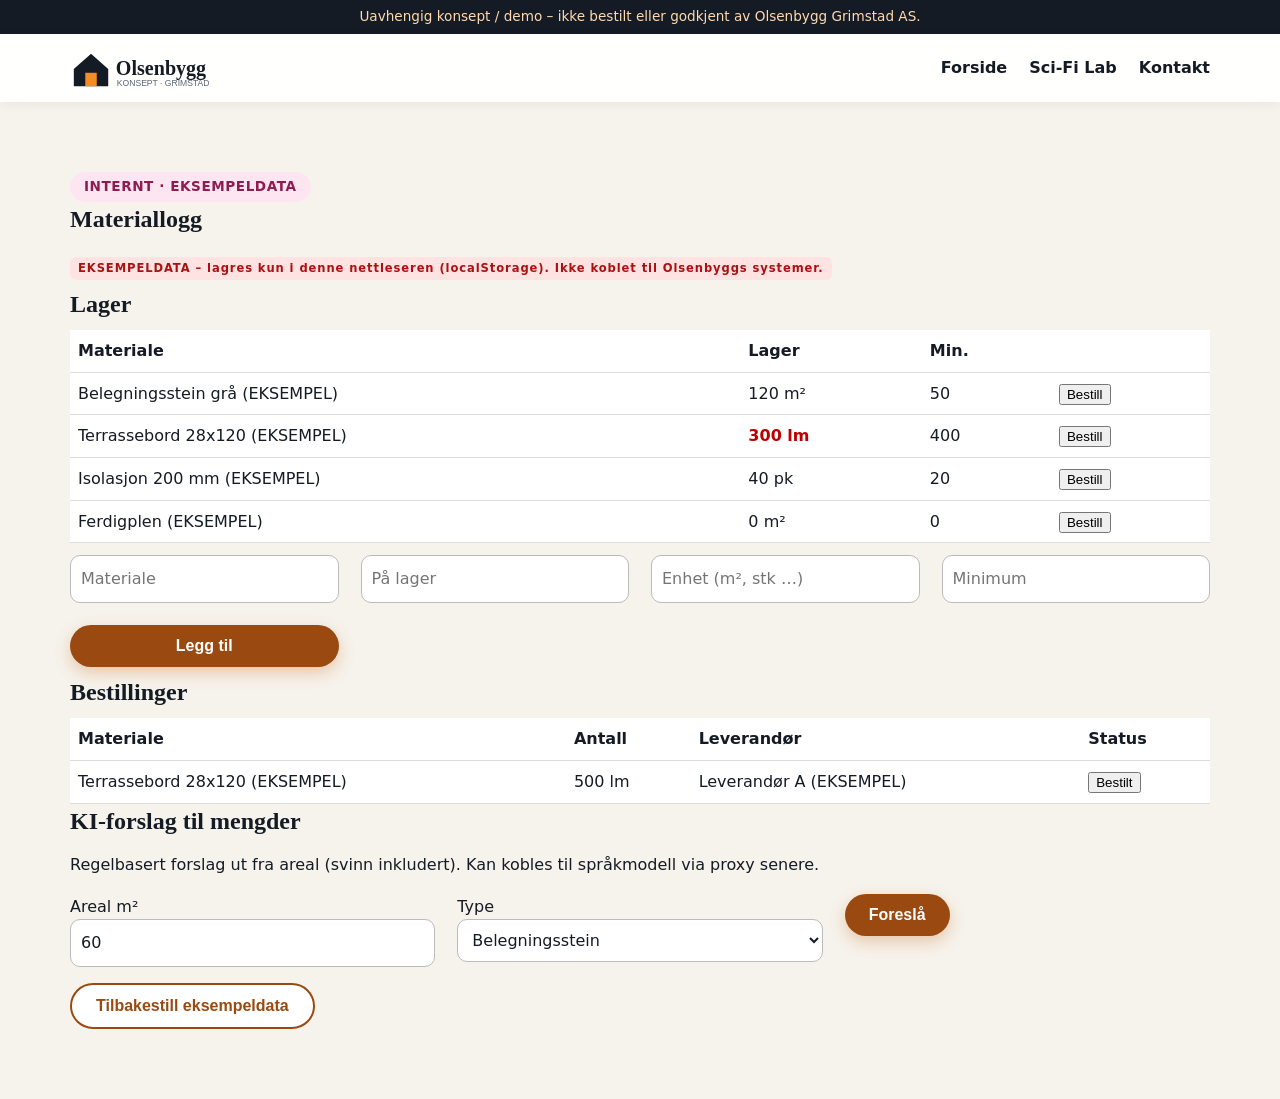
==== materialer.html @ 35150e22 "Olsenbygg konseptside (uavhengig, ikke godkjent av Olsenbygg)" ====
<!doctype html><html lang="nb"><head><meta charset="utf-8"><meta name="viewport" content="width=device-width,initial-scale=1"><meta name="theme-color" content="#141b24"><link rel="icon" href="favicon.ico"><link rel="stylesheet" href="css/style.css"><link rel="stylesheet" href="css/olsen.css"><title>Materiallogg (internt verktøy, eksempeldata) | Olsenbygg-konsept</title><meta name="robots" content="noindex"></head>
<body><a class="skip" href="#main">Hopp til innhold</a><div class="concept">Uavhengig konsept / demo – ikke bestilt eller godkjent av Olsenbygg Grimstad AS.</div><header class="top"><div class="wrap nav"><a href="./"><img src="img/logo.svg" alt="Olsenbygg (konseptlogo) – til forsiden" width="180" height="46"></a><ul id="meny"><li><a href="./">Forside</a></li><li><a href="scifi-lab.html">Sci-Fi Lab</a></li><li><a href="./#kontakt">Kontakt</a></li></ul></div></header><main id="main" class="tool"><section><div class="wrap">
<span class="kicker">INTERNT · EKSEMPELDATA</span><h1>Materiallogg</h1>
<p class="ex">EKSEMPELDATA – lagres kun i denne nettleseren (localStorage). Ikke koblet til Olsenbyggs systemer.</p>
<h2>Lager</h2><table id="lager"></table>
<form id="nymat" class="grid g3" style="margin:12px 0"><input name="navn" placeholder="Materiale" required><input name="lager" type="number" placeholder="På lager" required><input name="enhet" placeholder="Enhet (m², stk …)" required><input name="min" type="number" placeholder="Minimum"><button class="btn">Legg til</button></form>
<h2>Bestillinger</h2><table id="best"></table>
<h2>KI-forslag til mengder</h2><p>Regelbasert forslag ut fra areal (svinn inkludert). Kan kobles til språkmodell via proxy senere.</p>
<div class="grid g3"><label>Areal m²<input id="fa" type="number" value="60"></label><label>Type<select id="ft"></select></label><div><button class="btn" id="fbtn">Foreslå</button></div></div>
<p id="fres" aria-live="polite"></p>
<button class="btn ghost" id="reset">Tilbakestill eksempeldata</button>
</div></section></main><script src="js/data.js" defer></script><script src="js/materialer.js" defer></script></body></html>
---- css/style.css ----
:root{--g:#c8641a;--g2:#9a4a10;--s:#f3f1ed;--st:#5b6470;--o:#f28c28;--ink:#141b24;--r:14px;--sh:0 10px 30px rgba(0,0,0,.12)}
*{box-sizing:border-box}html{scroll-behavior:smooth}body{margin:0;font-family:system-ui,-apple-system,"Segoe UI",Roboto,Arial,sans-serif;color:var(--ink);background:var(--s);line-height:1.6}
img{max-width:100%;height:auto;display:block}a{color:var(--g)}h1,h2,h3{font-family:Georgia,"Times New Roman",serif;font-weight:700;line-height:1.15;margin:.2em 0 .5em}
.wrap{max-width:1180px;margin:auto;padding:0 20px}section{padding:70px 0}.center{text-align:center}
.kicker{display:inline-block;background:#fff3dc;color:#a8650c;font-weight:800;border-radius:99px;padding:4px 14px;font-size:.85rem;letter-spacing:.04em}
header.top{position:sticky;top:0;z-index:50;background:rgba(255,255,255,.93);backdrop-filter:blur(8px);box-shadow:0 2px 12px rgba(0,0,0,.06)}
.nav{display:flex;align-items:center;justify-content:space-between;height:68px}.nav img{height:46px}
.nav ul{display:flex;gap:22px;list-style:none;margin:0;padding:0}.nav a{text-decoration:none;color:var(--ink);font-weight:700}.nav a:hover{color:var(--g)}
.burger{display:none;background:none;border:0;font-size:1.8rem;cursor:pointer}
.btn{display:inline-block;background:var(--g);color:#fff!important;border:0;border-radius:99px;padding:12px 24px;font-weight:800;text-decoration:none;cursor:pointer;font-size:1rem;transition:.2s;box-shadow:0 6px 16px rgba(200,100,26,.3)}
.btn:hover{transform:translateY(-2px);background:var(--g2)}.btn.alt{background:var(--o);box-shadow:0 6px 16px rgba(242,163,58,.35)}.btn.ghost{background:#fff;color:var(--g)!important;box-shadow:none;border:2px solid var(--g)}
.hero{position:relative;min-height:84vh;display:flex;align-items:center;color:#fff;overflow:hidden;padding:0}
.hero .bg{position:absolute;inset:0;background-size:cover;background-position:center;transition:opacity 1.2s;opacity:0}.hero .bg.on{opacity:1}
.hero:after{content:"";position:absolute;inset:0;background:linear-gradient(100deg,rgba(15,40,28,.85),rgba(15,40,28,.25))}
.hero .wrap{position:relative;z-index:2}.hero h1{font-size:clamp(2.2rem,5.5vw,4.2rem);max-width:760px}.hero p{font-size:1.2rem;max-width:600px}
.hero .wave{position:absolute;bottom:-1px;left:0;width:100%;z-index:3}
.badges{display:flex;flex-wrap:wrap;gap:10px;margin:18px 0 26px}.badges span{background:rgba(255,255,255,.16);border:1px solid rgba(255,255,255,.3);padding:6px 14px;border-radius:99px;font-weight:700}
.grid{display:grid;gap:22px}.g3{grid-template-columns:repeat(auto-fit,minmax(260px,1fr))}.g2{grid-template-columns:repeat(auto-fit,minmax(320px,1fr))}
.card{background:#fff;border-radius:var(--r);box-shadow:var(--sh);overflow:hidden;transition:.25s}.card:hover{transform:translateY(-5px) rotate(-.3deg)}
.card img{height:200px;width:100%;object-fit:cover}.card .in{padding:18px 20px}.card .ico{font-size:1.8rem}
.tag{font-size:.75rem;font-weight:800;background:#fbeee2;color:var(--g2);border-radius:6px;padding:2px 8px}
.ba{position:relative;border-radius:var(--r);overflow:hidden;box-shadow:var(--sh);aspect-ratio:4/3;user-select:none;background:#ccc;touch-action:pan-y}
.ba img{position:absolute;inset:0;width:100%;height:100%;object-fit:cover}.ba .before{clip-path:inset(0 50% 0 0)}
.ba input{position:absolute;inset:0;width:100%;height:100%;opacity:0;cursor:ew-resize;margin:0;z-index:5}
.ba .line{position:absolute;top:0;bottom:0;left:50%;width:4px;background:#fff;transform:translateX(-2px);z-index:4;pointer-events:none}
.ba .line:after{content:"⇆";position:absolute;top:50%;left:50%;transform:translate(-50%,-50%);background:#fff;color:var(--g);width:44px;height:44px;border-radius:50%;display:grid;place-items:center;font-weight:900;box-shadow:var(--sh)}
.ba .lbl{position:absolute;top:12px;z-index:3;background:rgba(0,0,0,.55);color:#fff;padding:3px 10px;border-radius:99px;font-size:.8rem;font-weight:800}.ba .l{left:12px}.ba .r{right:12px}
.ba .ai{position:absolute;bottom:10px;left:12px;z-index:3;background:rgba(255,255,255,.8);color:#333;font-size:.7rem;padding:2px 8px;border-radius:6px}
.gal{columns:4 220px;column-gap:14px}.gal figure{margin:0 0 14px;break-inside:avoid;border-radius:12px;overflow:hidden;cursor:zoom-in;position:relative}.gal img{width:100%;transition:.3s}.gal figure:hover img{transform:scale(1.05)}
.filters{display:flex;flex-wrap:wrap;gap:8px;justify-content:center;margin-bottom:24px}.filters button{border:2px solid var(--g);background:#fff;color:var(--g);border-radius:99px;padding:6px 16px;font-weight:800;cursor:pointer}.filters button.on{background:var(--g);color:#fff}
.slot{border:3px dashed #c9bfae;border-radius:12px;padding:30px;text-align:center;color:var(--st);break-inside:avoid}
.lb{position:fixed;inset:0;background:rgba(0,0,0,.9);display:none;align-items:center;justify-content:center;z-index:200}.lb.on{display:flex}.lb img{max-height:90vh;max-width:94vw;border-radius:8px}
.price{background:#fff;border-radius:var(--r);padding:24px;box-shadow:var(--sh);position:relative}.price .big{font-size:2rem;font-weight:900;color:var(--g)}.price s{color:#999}
.ex{position:absolute;top:14px;right:14px;background:#ffe9c4;color:#8a5200;font-size:.72rem;font-weight:900;padding:3px 9px;border-radius:6px}
.real{background:#fbeee2;color:#7a3a0c}.note{font-size:.85rem;color:var(--st)}
table.pt{width:100%;border-collapse:collapse;background:#fff;border-radius:12px;overflow:hidden}.pt td,.pt th{padding:10px 12px;border-bottom:1px solid #eee;text-align:left}.pt th{background:#eef6f1}
.band{background:linear-gradient(135deg,var(--g),#3f9b6e);color:#fff}.band a{color:#fff}
.stone{background:#fff}form .f{display:grid;gap:12px}input,select,textarea{font:inherit;padding:11px 13px;border:2px solid #ddd5c8;border-radius:12px;width:100%;background:#fff}input:focus,select:focus,textarea:focus{outline:none;border-color:var(--g)}
.chips{display:flex;flex-wrap:wrap;gap:8px}.chips label{border:2px solid #ddd5c8;border-radius:99px;padding:6px 14px;cursor:pointer;font-weight:700;background:#fff}.chips input{display:none}.chips label:has(input:checked){background:var(--g);color:#fff;border-color:var(--g)}
.drop{border:3px dashed var(--g);border-radius:var(--r);padding:30px;text-align:center;background:#f6fbf8;cursor:pointer}.drop.hov{background:#e3f4ea}
.vz-out{display:grid;gap:16px;grid-template-columns:repeat(auto-fit,minmax(280px,1fr));margin-top:20px}.vz-out video{width:100%;border-radius:var(--r);background:#000}
.spin{display:inline-block;width:20px;height:20px;border:3px solid #fff;border-top-color:transparent;border-radius:50%;animation:sp 1s linear infinite;vertical-align:middle}@keyframes sp{to{transform:rotate(360deg)}}
canvas#puz{width:100%;max-width:720px;border-radius:var(--r);box-shadow:var(--sh);background:#ddd;display:block;margin:auto}
footer{background:#141b24;color:#cfd8d2;padding:50px 0 30px}footer a{color:#fff}footer .grid{grid-template-columns:repeat(auto-fit,minmax(220px,1fr))}
/* chat */
#chat-fab{position:fixed;right:20px;bottom:20px;z-index:300;width:64px;height:64px;border-radius:50%;border:0;background:var(--o);color:#fff;font-size:1.9rem;cursor:pointer;box-shadow:0 10px 25px rgba(0,0,0,.25);animation:bob 3s ease-in-out infinite}@keyframes bob{50%{transform:translateY(-6px)}}
#chat{position:fixed;right:20px;bottom:96px;z-index:300;width:min(380px,calc(100vw - 24px));height:min(560px,calc(100vh - 130px));background:#fff;border-radius:20px;box-shadow:0 20px 50px rgba(0,0,0,.3);display:none;flex-direction:column;overflow:hidden}#chat.on{display:flex}
#chat .hd{background:var(--g);color:#fff;padding:14px 16px;font-weight:800;display:flex;justify-content:space-between;align-items:center}#chat .hd button{background:none;border:0;color:#fff;font-size:1.4rem;cursor:pointer}
#chat .msgs{flex:1;overflow:auto;padding:14px;display:flex;flex-direction:column;gap:8px;background:#f7f4ee}
.m{max-width:85%;padding:9px 13px;border-radius:16px;white-space:pre-wrap;font-size:.95rem}.m.b{background:#fff;align-self:flex-start;border-bottom-left-radius:4px}.m.u{background:var(--g);color:#fff;align-self:flex-end;border-bottom-right-radius:4px}
#chat .qr{display:flex;gap:6px;flex-wrap:wrap;padding:8px 12px 0}#chat .qr button{border:1px solid var(--g);background:#fff;color:var(--g);border-radius:99px;padding:4px 10px;font-size:.8rem;cursor:pointer;font-weight:700}
#chat form{display:flex;gap:8px;padding:10px}#chat form input{flex:1}
.toast{position:fixed;left:50%;bottom:30px;transform:translateX(-50%);background:#141b24;color:#fff;padding:12px 20px;border-radius:12px;z-index:400}
@media(max-width:820px){.burger{display:block}.nav ul{display:none;position:absolute;top:68px;left:0;right:0;background:#fff;flex-direction:column;padding:16px 20px;box-shadow:var(--sh)}.nav ul.on{display:flex}section{padding:50px 0}.hero{min-height:78vh}}
@media print{header.top,#chat,#chat-fab,.noprint{display:none!important}body{background:#fff}}
/* ---- Ødegården premium-lag ---- */
:root{--g:#9a4a10;--g2:#1f4d24;--o:#b8336f;--s:#f6f3ec;--st:#5c554c}
.kicker{background:#fde6f1;color:#8e1c50}
.skip{position:absolute;left:-999px;top:8px;z-index:999;background:#fff;color:var(--g2);padding:10px 16px;border-radius:8px;font-weight:800}.skip:focus{left:8px}
:focus-visible{outline:3px solid #f2b705;outline-offset:3px}
.nav img{height:44px;width:auto}
.hero{min-height:88vh}.hero .hero-img{position:absolute;inset:0;width:100%;height:100%;object-fit:cover}
.hero:after{background:linear-gradient(100deg,rgba(12,32,16,.88),rgba(12,32,16,.35))}
.hero h1{font-size:clamp(2.1rem,6vw,4.4rem);letter-spacing:-.01em}
.season{display:grid;gap:16px;grid-template-columns:repeat(auto-fit,minmax(230px,1fr))}.season .card{padding:22px}.season .card.now{outline:3px solid var(--o)}.season .badge{float:right;background:var(--o);color:#fff;border-radius:99px;padding:2px 10px;font-size:.75rem;font-weight:800}
.open{display:grid;grid-template-columns:auto auto;gap:6px 22px;font-size:1.05rem}.open .today{color:var(--o);font-weight:900}
.status{display:inline-block;margin:8px 0;padding:4px 12px;border-radius:99px;font-weight:800;background:#fbeee2;color:#7a3a0c}.status.closed{background:#fde6e6;color:#8e1c1c}
.ba:focus-within{outline:3px solid #f2b705;outline-offset:3px}.ba .line:after{width:52px;height:52px;font-size:1.2rem}
.ba .ai{background:rgba(255,255,255,.92);font-weight:800}.ba .real{position:absolute;bottom:10px;right:12px;z-index:3;background:rgba(20,27,36,.94);color:#fff;font-size:.7rem;padding:2px 8px;border-radius:6px;font-weight:800}
.map-wrap{border-radius:var(--r);overflow:hidden;box-shadow:var(--sh);background:#dfe8dc;aspect-ratio:16/10;display:grid;place-items:center;text-align:center;padding:16px}.map-wrap iframe{width:100%;height:100%;border:0}
.callbar{display:none}
@media(max-width:820px){.callbar{display:flex;position:fixed;left:0;right:0;bottom:0;z-index:290;gap:8px;padding:10px 12px calc(10px + env(safe-area-inset-bottom));background:rgba(255,255,255,.97);box-shadow:0 -4px 16px rgba(0,0,0,.12)}.callbar a{flex:1;text-align:center;padding:12px 8px}body{padding-bottom:74px}#chat-fab{bottom:86px}#chat{bottom:160px}}
.ai-flag{display:inline-block;background:#fff3c4;color:#5a4300;border-radius:8px;padding:4px 10px;font-weight:800;font-size:.85rem}
.vid-ki{position:absolute;top:10px;left:10px;background:#fff3c4;color:#5a4300;font-weight:900;font-size:.75rem;padding:3px 9px;border-radius:6px;z-index:2}
figure.card{position:relative}
.gal figure{aspect-ratio:1/1}.gal img{width:100%;height:100%;object-fit:cover}
@media (prefers-reduced-motion:reduce){*{animation:none!important;transition:none!important;scroll-behavior:auto!important}}
/* --- KRITIKK-runde --- */
.sr{position:absolute;width:0;height:0;overflow:hidden}
.i{width:1.1em;height:1.1em;fill:currentColor;vertical-align:-.17em;flex:none}
.ico .i{width:28px;height:28px;color:var(--g,#9a4a10)}
.burger .i{width:26px;height:26px}
.nav-cta{padding:8px 14px!important;color:#fff!important}
.ac{align-items:center}.m0{margin:0}.pad{padding:22px}.narrow{max-width:820px}
.img-r{border-radius:var(--r);box-shadow:var(--sh);width:100%;max-height:420px;object-fit:cover}
.ex{display:inline-block;background:#ffe9c4;color:#6b3d00;font-weight:800;font-size:.72rem;letter-spacing:.04em;padding:2px 8px;border-radius:99px;vertical-align:middle}
.tg{margin-top:22px}.tgc{display:block;padding:24px;color:var(--ink);text-decoration:none;transition:transform .15s}.tgc:hover{transform:translateY(-3px)}.tgc>.i{width:36px;height:36px;color:var(--o)}.tgc .more{font-weight:700;color:var(--o)}
.tick{padding-left:0;list-style:none}.tick li{padding:4px 0 4px 26px;position:relative}.tick li::before{content:"";position:absolute;left:4px;top:.75em;width:10px;height:10px;border-radius:50%;background:var(--o)}
.news{margin-bottom:12px}.news h4{margin:4px 0}.news time{font-size:.85rem;color:#5a6b62}
.chips-list{display:flex;flex-wrap:wrap;gap:8px;padding:0;list-style:none}.chips-list li{background:#fff;color:var(--ink);border-radius:99px;padding:6px 14px;font-weight:700;box-shadow:0 1px 3px rgba(0,0,0,.08)}
.ba .ai{font-size:.8rem;font-weight:800;text-transform:uppercase;letter-spacing:.04em}
.gbtn{all:unset;cursor:zoom-in;display:block;width:100%;height:100%}.gbtn:focus-visible{outline:3px solid var(--o);outline-offset:2px}
.lb-x{position:absolute;top:14px;right:14px;width:48px;height:48px;border-radius:50%;border:0;background:#fff;color:#111;cursor:pointer;display:grid;place-items:center}.lb-x .i{width:24px;height:24px}
.vfig{margin:20px 0 0;position:relative}.vfig video{width:100%;aspect-ratio:1/1;object-fit:cover;background:#000;display:block}
.err{color:#8e1c1c}#f-ok .btn{margin-top:8px}
.flogo{height:56px;width:auto;filter:brightness(0) invert(1)}.fgrid{grid-template-columns:repeat(auto-fit,minmax(190px,1fr))}.fsmall{color:#c9d5ce;margin-top:20px;font-size:.85rem}.soc{display:inline-flex;gap:6px;align-items:center}
.sub{padding-top:40px}.crumb{font-size:.9rem;margin-bottom:10px}.lead{font-size:1.15rem}.prose h2{margin-top:1.6em}.ctabox{margin-top:36px}.ba-one{margin:24px 0}.ba-one img{border-radius:var(--r)}
#chat-fab{width:auto;height:auto;border-radius:99px;padding:12px 18px;font-size:1rem;font-weight:700;display:flex;gap:8px;align-items:center;animation:none}#chat-fab .i{width:22px;height:22px}
.disc{font-weight:400;opacity:.9}
.status.on::before{content:"";display:inline-block;width:10px;height:10px;border-radius:50%;background:#3cc65a;margin-right:8px}

/* ---- SMARTDRIFT KI DASHBOARD STYLES ---- */
.sd-header{background:linear-gradient(135deg,var(--g2),#183a26);color:#fff;padding:50px 0 30px}
.sd-tabs{display:flex;gap:8px;overflow-x:auto;padding-bottom:2px;border-bottom:2px solid #dcd5c7;margin:24px 0}
.sd-tab-btn{background:#e8e1d5;border:0;padding:12px 20px;font-weight:800;border-radius:12px 12px 0 0;cursor:pointer;color:var(--ink);font-size:.95rem;transition:.2s;white-space:nowrap}
.sd-tab-btn:hover{background:#ded5c6}
.sd-tab-btn.active{background:var(--g);color:#fff}
.sd-pane{display:none}
.sd-pane.active{display:block;animation:fadeIn .25s ease}
@keyframes fadeIn{from{opacity:0;transform:translateY(4px)}to{opacity:1;transform:none}}
.sd-badge{display:inline-block;padding:3px 8px;border-radius:6px;font-size:.75rem;font-weight:800;text-transform:uppercase;letter-spacing:.03em}
.sd-badge.salgsklar{background:#fbeee2;color:#7a3a0c}
.sd-badge.reservert{background:#fee2e2;color:#991b1b}
.sd-badge.vekst{background:#fef3c7;color:#92400e}
.sd-stat-card{background:#fff;padding:18px 20px;border-radius:var(--r);box-shadow:var(--sh);border-top:4px solid var(--g)}
.sd-stat-val{font-size:1.8rem;font-weight:900;color:var(--g);margin:4px 0}
.sd-prompt-btn{background:#fff;border:1.5px solid #d5cdbe;border-radius:99px;padding:6px 14px;font-size:.85rem;cursor:pointer;font-weight:700;transition:.15s;text-align:left}
.sd-prompt-btn:hover{border-color:var(--g);background:#f2faf5}

/* --- prototype: demo + app --- */
.demo-bar{background:#6b3d00;color:#fff;padding:8px 16px;font-size:.9rem;text-align:center}.demo-bar b{background:#ffe9c4;color:#6b3d00;padding:1px 8px;border-radius:99px;margin-right:6px}
.dmain{padding:24px 16px 60px}.dtools,.dfilt{display:flex;flex-wrap:wrap;gap:8px;align-items:center;margin:12px 0}.dfilt label{display:flex;gap:6px;align-items:center;font-weight:600}.dfilt select,.dfilt input{padding:6px 8px;border:1px solid #8a9a90;border-radius:8px;font:inherit}
.tabs{display:flex;flex-wrap:wrap;gap:6px;margin:10px 0}.tabs button{border:1px solid #8a9a90;background:#fff;color:var(--ink);border-radius:99px;padding:7px 14px;font:inherit;font-weight:700;cursor:pointer}.tabs button[aria-selected=true]{background:var(--g,#9a4a10);color:#fff;border-color:transparent}
.dgrid{display:grid;grid-template-columns:minmax(0,3fr) minmax(0,2fr);gap:16px;align-items:start}@media(max-width:900px){.dgrid{grid-template-columns:minmax(0,1fr)}.guide{left:12px;right:12px;bottom:12px;max-width:none}}
.dtab td,.dtab th{font-size:.9rem;padding:8px}.dtab tr.sel{background:#fff4d6}.linkbtn{all:unset;cursor:pointer;color:var(--o);font-weight:700;text-decoration:underline}.linkbtn:focus-visible{outline:3px solid var(--o)}
.sr-cap{position:absolute;left:-9999px}.h{padding:2px 8px;border-radius:99px;font-size:.8rem;font-weight:700}.h-hoy{background:#8e1c1c;color:#fff}.h-normal{background:#e6ece8;color:#1f2d25}.h-lav{background:#f3f3f3;color:#444}
.dl{display:grid;grid-template-columns:auto 1fr;gap:4px 12px;margin:0 0 12px}.dl dt{font-weight:700}.dl dd{margin:0}#d-det label{display:block;font-weight:700;margin-top:8px}#d-det select,#d-det textarea{width:100%;padding:8px;border:1px solid #8a9a90;border-radius:8px;font:inherit}#d-det .btn{margin-top:10px}
.dlog{margin:16px 0}.guide{position:fixed;right:16px;bottom:16px;max-width:360px;z-index:400;background:#fff;color:var(--ink);padding:18px;border-radius:14px;box-shadow:0 12px 40px rgba(0,0,0,.3);border:3px solid var(--o)}.guide h2{font-size:1.15rem;margin:0 0 6px}
.hl{outline:4px solid var(--o)!important;outline-offset:4px;border-radius:8px}
.tiles{display:grid;grid-template-columns:repeat(2,1fr);gap:12px;margin:18px 0}@media(min-width:700px){.tiles{grid-template-columns:repeat(3,1fr)}}
.tile{display:flex;flex-direction:column;align-items:flex-start;gap:4px;padding:18px;border-radius:16px;background:#fff;color:var(--ink);text-decoration:none;box-shadow:var(--sh);border:0;font:inherit;text-align:left;cursor:pointer}.tile .i{width:32px;height:32px;color:var(--o)}.tile b{font-size:1.1rem}.tile span{font-size:.9rem;color:#4a5a51}
.scroll{overflow-x:auto;max-width:100%}.dmain{overflow-wrap:anywhere}
.ex{position:static}.h,.linkbtn,.dfilt label{white-space:nowrap}
.tabs{min-height:42px}.dgrid{min-height:480px}#d-regler{min-height:200px}#d-ant{min-width:110px;display:inline-block}
.consent{position:fixed;left:12px;right:12px;bottom:12px;z-index:500;max-width:560px;margin:0 auto;background:#fff;color:var(--ink);padding:16px 18px;border-radius:14px;box-shadow:0 12px 40px rgba(0,0,0,.3);border:2px solid var(--g,#9a4a10)}.consent p{margin:0 0 8px;font-size:.95rem}.c-btns{display:flex;gap:8px;flex-wrap:wrap}.c-btns .btn{flex:1;min-width:140px}
@media(max-width:820px){.consent{bottom:84px}}
.linklike{all:unset;cursor:pointer;text-decoration:underline;color:inherit}.linklike:focus-visible{outline:3px solid #fff}
---- css/olsen.css ----
.hero:after{background:linear-gradient(100deg,rgba(14,20,28,.9),rgba(14,20,28,.3))}
.hero .bg{opacity:1}
.concept{background:#141b24;color:#ffd9b0;font-size:.85rem;text-align:center;padding:6px 12px}
.concept a{color:#fff}
.ex{display:inline-block;background:#ffe3e3;color:#a11;font-weight:900;font-size:.72rem;letter-spacing:.08em;border-radius:6px;padding:2px 8px;margin-bottom:6px}
.stats{display:grid;grid-template-columns:repeat(auto-fit,minmax(170px,1fr));gap:16px;text-align:center}
.stats b{display:block;font-size:2.2rem;font-family:Georgia,serif;color:var(--g)}
.steps{counter-reset:s;display:grid;grid-template-columns:repeat(auto-fit,minmax(200px,1fr));gap:18px;list-style:none;padding:0}
.steps li{background:#fff;border-radius:var(--r);padding:20px;box-shadow:var(--sh);position:relative}
.steps li:before{counter-increment:s;content:counter(s);position:absolute;top:-14px;left:18px;background:var(--o);color:#fff;font-weight:900;width:30px;height:30px;border-radius:50%;display:grid;place-items:center}
details.faq{background:#fff;border-radius:12px;padding:14px 18px;margin:10px 0;box-shadow:0 2px 8px rgba(0,0,0,.06)}
details.faq summary{font-weight:800;cursor:pointer}
.pfilt button{border:2px solid var(--g);background:#fff;color:var(--g);border-radius:99px;padding:6px 14px;font-weight:800;margin:4px;cursor:pointer}
.pfilt button[aria-pressed=true]{background:var(--g);color:#fff}
.lab{background:#0b1118;color:#dfe8f1}
.lab h1,.lab h2,.lab h3{color:#fff}.lab .card{background:#131c27;color:#dfe8f1;border:1px solid #24405c}
.lab .kicker{background:#1d2a38;color:#5fe3ff}
.lab label{display:block;font-weight:700;margin:10px 0 4px}
.lab input,.lab select,.tool input,.tool select{width:100%;padding:10px;border-radius:10px;border:1px solid #3a5878;background:#0e1620;color:#fff;font:inherit}
.chk{display:flex;flex-wrap:wrap;gap:8px}.chk label{display:flex;gap:6px;align-items:center;background:#1d2a38;border-radius:99px;padding:6px 12px;margin:0;font-weight:600;cursor:pointer}
.chk input{width:auto}
#vcanvas{width:100%;border-radius:12px;background:#1d2a38;cursor:crosshair;touch-action:none}
.est{width:100%;border-collapse:collapse;font-size:.95rem}.est td,.est th{border-bottom:1px solid #2b3d50;padding:6px;text-align:left}.est td:last-child,.est th:last-child{text-align:right}
.warn{background:#3a2a10;color:#ffd9a0;border-left:4px solid var(--o);padding:10px 14px;border-radius:8px;font-size:.92rem}
.tool table{width:100%;border-collapse:collapse;background:#fff}.tool th,.tool td{padding:8px;border-bottom:1px solid #ddd;text-align:left}
.tool input,.tool select{background:#fff;color:var(--ink);border-color:#bbb}
.low{color:#b00;font-weight:800}
.pill{display:inline-block;border-radius:99px;padding:2px 10px;font-size:.8rem;font-weight:800;background:#e8eef4}
.band{background:#e9e5de;color:var(--ink)}
.lab .pill{background:#1d2a38;color:#5fe3ff}
.hero{min-height:620px}
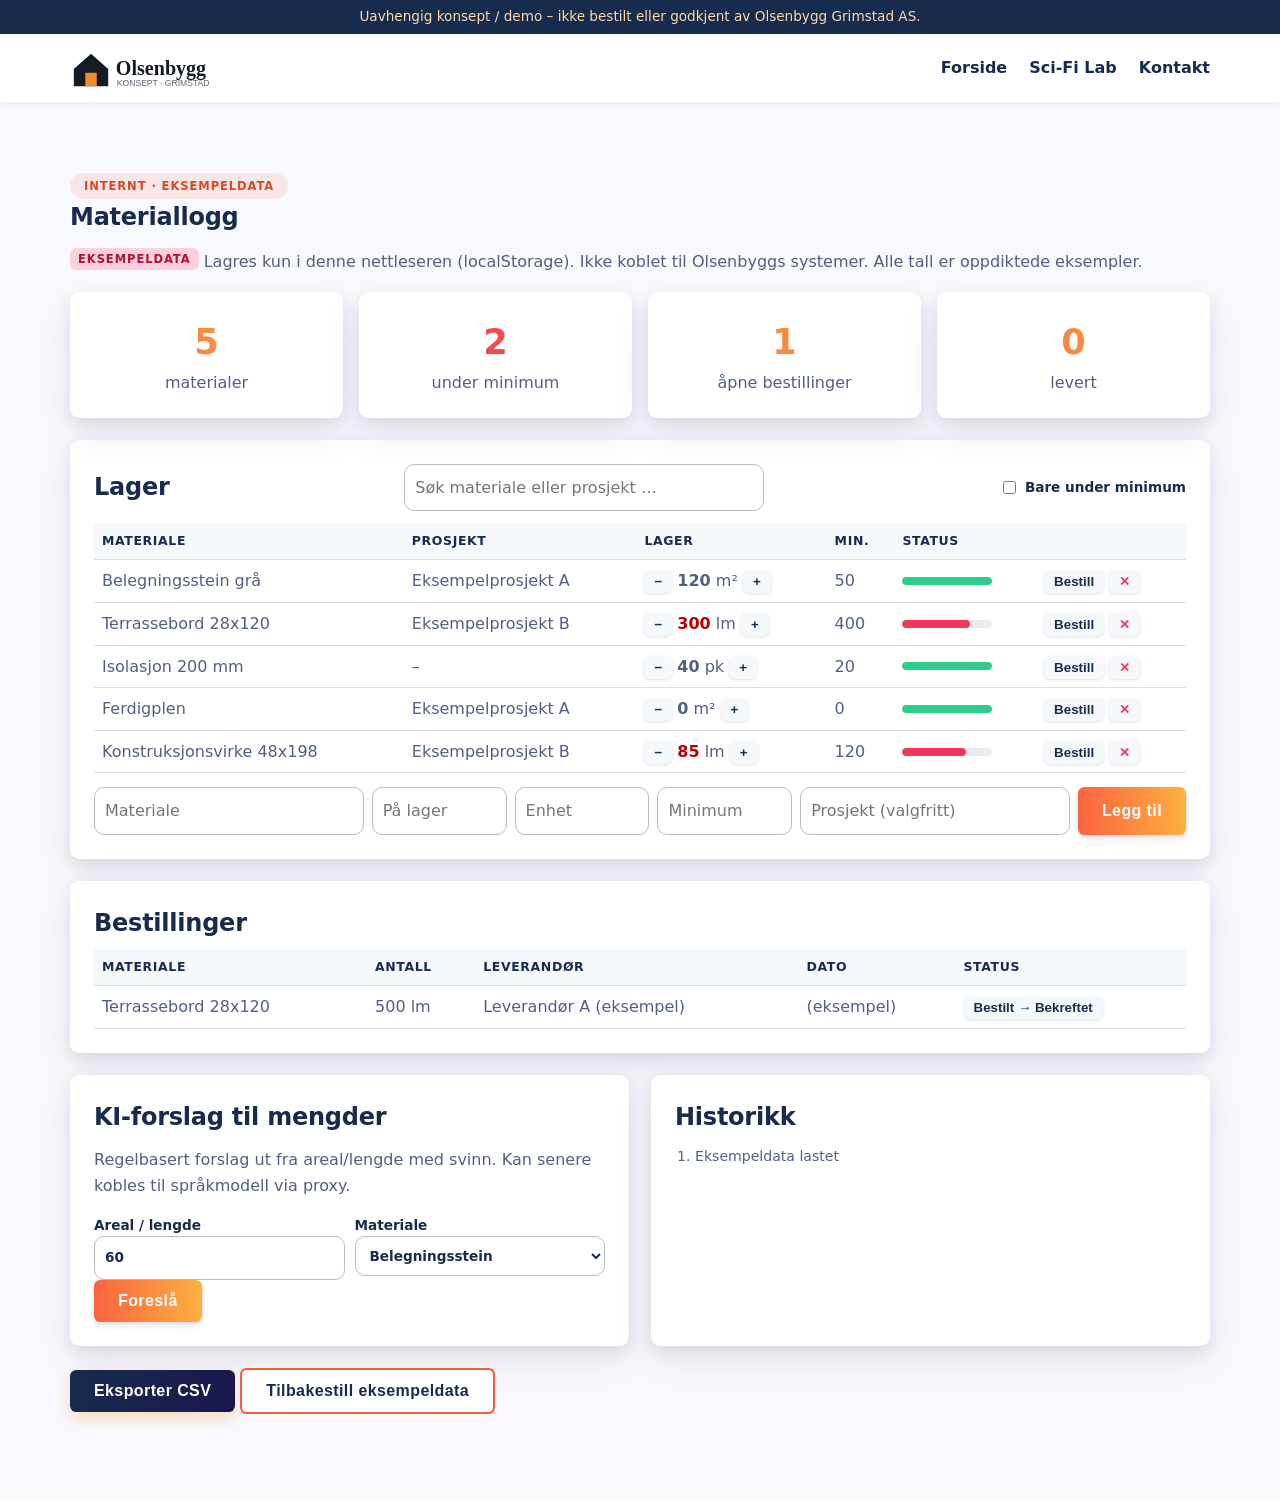
==== commit f3d8edf2: "Runde 3: Materiallogg v2 – KPI, søk, uttak, statusflyt, historikk, CSV-eksport" ====
--- a/materialer.html
+++ b/materialer.html
@@ -1,12 +1,16 @@
 <!doctype html><html lang="nb"><head><meta charset="utf-8"><meta name="viewport" content="width=device-width,initial-scale=1"><meta name="theme-color" content="#141b24"><link rel="icon" href="favicon.ico"><link rel="stylesheet" href="css/style.css"><link rel="stylesheet" href="css/olsen.css"><title>Materiallogg (internt verktøy, eksempeldata) | Olsenbygg-konsept</title><meta name="robots" content="noindex"></head>
 <body><a class="skip" href="#main">Hopp til innhold</a><div class="concept">Uavhengig konsept / demo – ikke bestilt eller godkjent av Olsenbygg Grimstad AS.</div><header class="top"><div class="wrap nav"><a href="./"><img src="img/logo.svg" alt="Olsenbygg (konseptlogo) – til forsiden" width="180" height="46"></a><ul id="meny"><li><a href="./">Forside</a></li><li><a href="scifi-lab.html">Sci-Fi Lab</a></li><li><a href="./#kontakt">Kontakt</a></li></ul></div></header><main id="main" class="tool"><section><div class="wrap">
 <span class="kicker">INTERNT · EKSEMPELDATA</span><h1>Materiallogg</h1>
-<p class="ex">EKSEMPELDATA – lagres kun i denne nettleseren (localStorage). Ikke koblet til Olsenbyggs systemer.</p>
-<h2>Lager</h2><table id="lager"></table>
-<form id="nymat" class="grid g3" style="margin:12px 0"><input name="navn" placeholder="Materiale" required><input name="lager" type="number" placeholder="På lager" required><input name="enhet" placeholder="Enhet (m², stk …)" required><input name="min" type="number" placeholder="Minimum"><button class="btn">Legg til</button></form>
-<h2>Bestillinger</h2><table id="best"></table>
-<h2>KI-forslag til mengder</h2><p>Regelbasert forslag ut fra areal (svinn inkludert). Kan kobles til språkmodell via proxy senere.</p>
-<div class="grid g3"><label>Areal m²<input id="fa" type="number" value="60"></label><label>Type<select id="ft"></select></label><div><button class="btn" id="fbtn">Foreslå</button></div></div>
-<p id="fres" aria-live="polite"></p>
-<button class="btn ghost" id="reset">Tilbakestill eksempeldata</button>
+<p><span class="ex">EKSEMPELDATA</span> Lagres kun i denne nettleseren (localStorage). Ikke koblet til Olsenbyggs systemer. Alle tall er oppdiktede eksempler.</p>
+<div class="stats" id="kpi" aria-live="polite"></div>
+<div class="card pad" style="margin-top:22px"><div class="tbar2"><h2 style="margin:0">Lager</h2><input id="sok" type="search" placeholder="Søk materiale eller prosjekt …" aria-label="Søk i lager"><label class="inl"><input type="checkbox" id="bareLav"> Bare under minimum</label></div>
+<div class="scroll"><table id="lager"></table></div>
+<form id="nymat" class="fgrid5"><input name="navn" placeholder="Materiale" required aria-label="Materiale"><input name="lager" type="number" min="0" placeholder="På lager" required aria-label="På lager"><input name="enhet" placeholder="Enhet" required aria-label="Enhet"><input name="min" type="number" min="0" placeholder="Minimum" aria-label="Minimum"><input name="prosjekt" placeholder="Prosjekt (valgfritt)" aria-label="Prosjekt"><button class="btn">Legg til</button></form></div>
+<div class="card pad" style="margin-top:22px"><h2>Bestillinger</h2><div class="scroll"><table id="best"></table></div></div>
+<div class="grid g2" style="margin-top:22px">
+<div class="card pad"><h2>KI-forslag til mengder</h2><p>Regelbasert forslag ut fra areal/lengde med svinn. Kan senere kobles til språkmodell via proxy.</p>
+<div class="fgrid2"><label>Areal / lengde<input id="fa" type="number" value="60"></label><label>Materiale<select id="ft"></select></label></div>
+<button class="btn" id="fbtn">Foreslå</button><div id="fres" aria-live="polite"></div></div>
+<div class="card pad"><h2>Historikk</h2><ol id="hist" class="hist"></ol></div></div>
+<p style="margin-top:22px"><button class="btn alt" id="csv">Eksporter CSV</button> <button class="btn ghost" id="reset">Tilbakestill eksempeldata</button></p>
 </div></section></main><script src="js/data.js" defer></script><script src="js/materialer.js" defer></script></body></html>
--- a/css/olsen.css
+++ b/css/olsen.css
@@ -29,3 +29,66 @@
 .band{background:#e9e5de;color:var(--ink)}
 .lab .pill{background:#1d2a38;color:#5fe3ff}
 .hero{min-height:620px}
+/* === Runde 1: Argon-inspirert designspråk (Argon Design System © Creative Tim, MIT). Egen CSS, ingen kode kopiert. === */
+:root{--g:#f5603a;--g2:#d9481f;--o:#fbb140;--ink:#172b4d;--muted:#525f7f;--s:#f8f9fe;--r:.6rem;
+ --sh:0 15px 35px rgba(50,50,93,.1),0 5px 15px rgba(0,0,0,.07);--sh-lg:0 50px 100px rgba(50,50,93,.1),0 15px 35px rgba(50,50,93,.15),0 5px 15px rgba(0,0,0,.1);
+ --grad:linear-gradient(87deg,#fb6340 0,#fbb140 100%);--grad-d:linear-gradient(150deg,#172b4d 15%,#1a174d 70%,#2a1f5c 94%)}
+body{background:var(--s);color:var(--muted);font-family:"Open Sans",system-ui,-apple-system,"Segoe UI",Roboto,Arial,sans-serif;-webkit-font-smoothing:antialiased}
+h1,h2,h3{color:var(--ink);font-family:inherit;font-weight:700;letter-spacing:-.01em}
+.hero h1,.hero p{color:#fff}
+.hero:after{background:linear-gradient(150deg,rgba(23,43,77,.92) 15%,rgba(26,23,77,.65) 60%,rgba(251,99,64,.25))}
+.kicker{background:rgba(251,99,64,.12);color:#d9481f;text-transform:uppercase;font-size:.72rem;letter-spacing:.08em}
+.hero .kicker{background:rgba(255,255,255,.15);color:#fff}
+.btn{background:var(--grad);box-shadow:0 4px 6px rgba(50,50,93,.11),0 1px 3px rgba(0,0,0,.08);border-radius:.4rem;letter-spacing:.025em;text-transform:none;transition:transform .15s,box-shadow .15s}
+.btn:hover{transform:translateY(-1px);box-shadow:0 7px 14px rgba(50,50,93,.1),0 3px 6px rgba(0,0,0,.08);background:var(--grad)}
+.btn.ghost{background:#fff;color:var(--ink)!important}
+.btn.alt{background:linear-gradient(87deg,#172b4d,#1a174d)}
+.card{background:#fff;border:0;border-radius:var(--r);box-shadow:var(--sh);transition:transform .25s ease,box-shadow .25s ease}
+a.card:hover,.card.hov:hover{transform:translateY(-6px);box-shadow:var(--sh-lg)}
+a.card{text-decoration:none;color:var(--muted)}
+.icon-shape{width:48px;height:48px;border-radius:50%;display:inline-grid;place-items:center;background:var(--grad);color:#fff;font-size:1.3rem;box-shadow:0 4px 6px rgba(50,50,93,.11);margin-bottom:10px}
+.band{background:#fff}
+.stats>div{background:#fff;border-radius:var(--r);box-shadow:var(--sh);padding:22px}
+.stats b{background:var(--grad);-webkit-background-clip:text;background-clip:text;color:transparent}
+.lab{background:var(--grad-d)}
+.lab .card{background:rgba(255,255,255,.06);border:1px solid rgba(255,255,255,.12);backdrop-filter:blur(6px)}
+.lab .kicker{background:rgba(17,205,239,.15);color:#11cdef}
+.steps li{box-shadow:var(--sh)}.steps li:before{background:var(--grad)}
+details.faq{box-shadow:var(--sh);transition:box-shadow .2s}details.faq[open]{box-shadow:var(--sh-lg)}
+details.faq summary{color:var(--ink);list-style:none}details.faq summary:after{content:"+";float:right;transition:transform .2s}details.faq[open] summary:after{transform:rotate(45deg)}
+input,select,textarea{border-radius:.375rem;border:1px solid #dee2e6;transition:box-shadow .15s,border-color .15s}
+input:focus,select:focus,textarea:focus{outline:0;border-color:#fbb140;box-shadow:0 3px 9px rgba(50,50,9,0),3px 4px 8px rgba(251,99,64,.15)}
+:focus-visible{outline:3px solid #11cdef;outline-offset:2px}
+.ex{background:#fdd1da;color:#b0123a}
+header.top{box-shadow:0 1px 10px rgba(50,50,93,.08)}
+.concept{background:#172b4d}
+footer.band{background:#172b4d;color:#c8d1e3}footer.band a{color:#fbb140}
+.reveal{opacity:0;transform:translateY(24px);transition:opacity .6s ease,transform .6s ease}.reveal.in{opacity:1;transform:none}
+@media (prefers-reduced-motion:reduce){*{transition:none!important;animation:none!important;scroll-behavior:auto!important}.reveal{opacity:1;transform:none}}
+@media (max-width:760px){section{padding:48px 0}.hero{min-height:540px}.hero h1{font-size:2rem}.stats{grid-template-columns:1fr 1fr}.grid.g2,.grid.g3{grid-template-columns:1fr}#meny{display:none;position:absolute;top:68px;left:0;right:0;background:#fff;flex-direction:column;padding:16px 20px;box-shadow:var(--sh)}#meny.on{display:flex}.burger{display:block}}
+/* Runde 2: Sci-Fi Lab */
+.sone{display:grid;grid-template-columns:auto 1fr 110px auto;gap:8px;align-items:end;padding:10px;border-radius:.5rem;margin:6px 0;background:rgba(255,255,255,.04);border:1px solid transparent;transition:border-color .2s,background .2s}
+.sone.on{border-color:#11cdef;background:rgba(17,205,239,.08)}
+.sone label{margin:0;font-size:.78rem}.sone .sel{background:none;border:0;color:#11cdef;font-weight:800;cursor:pointer;padding:10px 4px}
+.sone .x{background:none;border:0;color:#f5365c;font-size:1.1rem;cursor:pointer;padding:10px}
+.tbar{display:flex;flex-wrap:wrap;gap:6px;margin-bottom:10px}.tbar .btn{padding:7px 14px;font-size:.85rem;margin:0}
+.lab .btn.ghost{background:rgba(255,255,255,.1);color:#fff!important;border:1px solid rgba(255,255,255,.25)}
+.dot{display:inline-block;width:12px;height:12px;border-radius:3px;margin-right:8px;vertical-align:-1px}
+.big{float:right;font-size:1.4rem;background:var(--grad);-webkit-background-clip:text;background-clip:text;color:transparent}
+.est tr.sum th{font-size:1.05rem;border-top:2px solid #fb6340}
+.lab .est{color:#dfe8f1}.lab .est th{color:#fff}
+@media(max-width:760px){.sone{grid-template-columns:1fr 1fr}.sone select{grid-column:1/-1}}
+/* Runde 3: materiallogg */
+.pad{padding:24px}.scroll{overflow-x:auto}
+.tool table{background:transparent}.tool th{color:var(--ink);font-size:.78rem;text-transform:uppercase;letter-spacing:.05em;background:#f6f9fc}
+.tool tr:hover td{background:#fafbfe}
+.tbar2{display:flex;flex-wrap:wrap;gap:12px;align-items:center;justify-content:space-between;margin-bottom:12px}.tbar2 input[type=search]{flex:1;min-width:200px;max-width:360px}
+.inl{display:flex;gap:6px;align-items:center;font-weight:600}.inl input{width:auto}
+.fgrid5{display:grid;grid-template-columns:2fr 1fr 1fr 1fr 2fr auto;gap:8px;margin-top:14px}.fgrid2{display:grid;grid-template-columns:1fr 1fr;gap:10px}
+.fgrid5 .btn{margin:0}.tool label{font-weight:700;font-size:.85rem;color:var(--ink)}
+.mini{border:0;background:#f6f9fc;color:var(--ink);border-radius:.375rem;padding:4px 10px;font-weight:700;cursor:pointer;box-shadow:0 1px 3px rgba(50,50,93,.15);transition:transform .1s}.mini:hover{transform:translateY(-1px)}.mini.del{color:#f5365c}
+.bar{width:90px;height:8px;border-radius:99px;background:#e9ecef;overflow:hidden}.bar span{display:block;height:100%;border-radius:99px;transition:width .4s}
+.pill.ok{background:#d3f7e6;color:#1a8a5a}.warnc{background:linear-gradient(87deg,#f5365c,#f56036)!important;-webkit-background-clip:text!important;background-clip:text!important}
+.hist{max-height:240px;overflow:auto;font-size:.88rem;padding-left:20px}.res{background:#f6f9fc;border-radius:.5rem;padding:12px;margin-top:12px}
+@media(max-width:760px){.fgrid5,.fgrid2{grid-template-columns:1fr}}
+.stats b{font-family:inherit;font-weight:800}
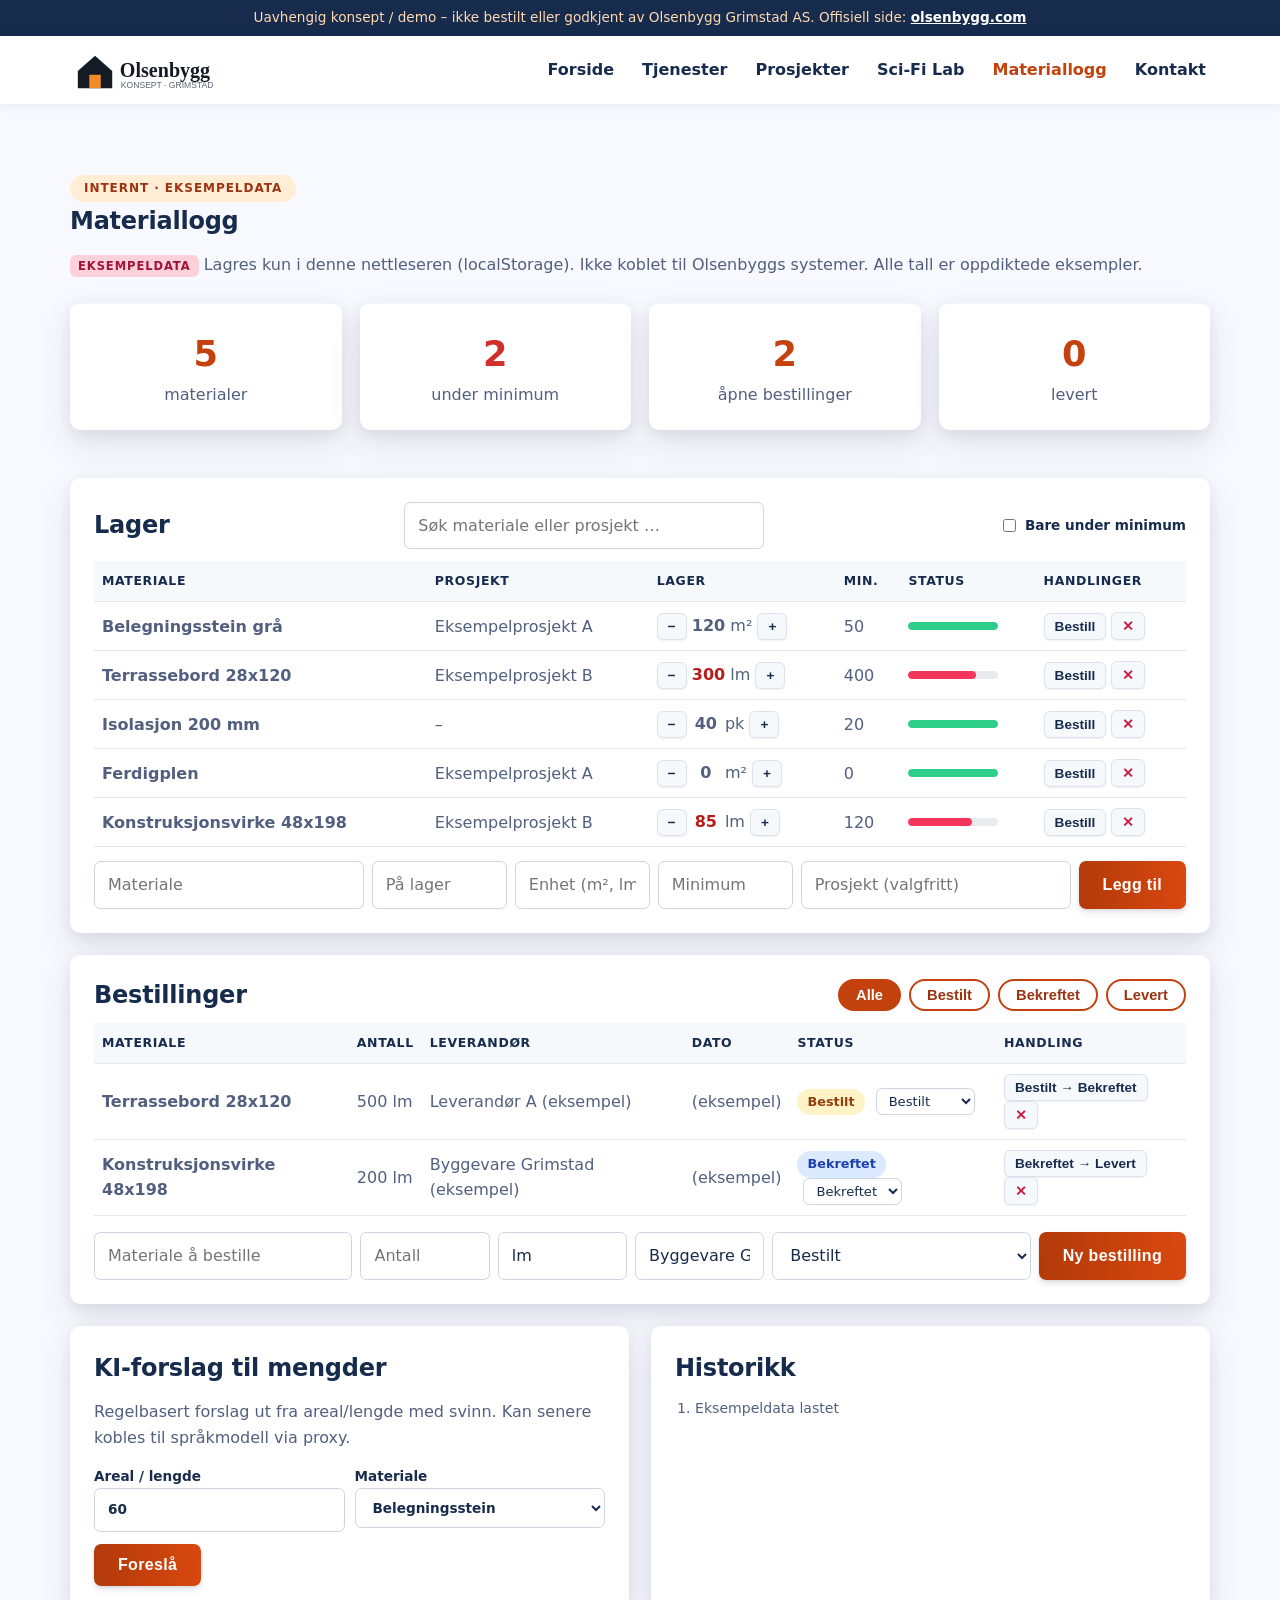
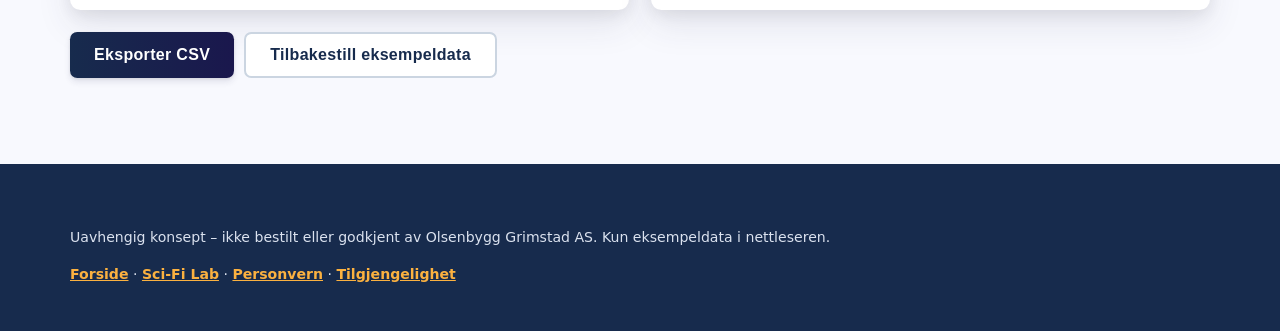
==== commit 7336e061: "Runde 5: Antigravity /boost – forside, visualiserer, materiallogg, mobil/a11y, sw v5" ====
--- a/materialer.html
+++ b/materialer.html
@@ -1,16 +1,45 @@
-<!doctype html><html lang="nb"><head><meta charset="utf-8"><meta name="viewport" content="width=device-width,initial-scale=1"><meta name="theme-color" content="#141b24"><link rel="icon" href="favicon.ico"><link rel="stylesheet" href="css/style.css"><link rel="stylesheet" href="css/olsen.css"><title>Materiallogg (internt verktøy, eksempeldata) | Olsenbygg-konsept</title><meta name="robots" content="noindex"></head>
-<body><a class="skip" href="#main">Hopp til innhold</a><div class="concept">Uavhengig konsept / demo – ikke bestilt eller godkjent av Olsenbygg Grimstad AS.</div><header class="top"><div class="wrap nav"><a href="./"><img src="img/logo.svg" alt="Olsenbygg (konseptlogo) – til forsiden" width="180" height="46"></a><ul id="meny"><li><a href="./">Forside</a></li><li><a href="scifi-lab.html">Sci-Fi Lab</a></li><li><a href="./#kontakt">Kontakt</a></li></ul></div></header><main id="main" class="tool"><section><div class="wrap">
+<!doctype html><html lang="nb"><head><meta charset="utf-8"><meta name="viewport" content="width=device-width,initial-scale=1"><meta name="theme-color" content="#141b24"><link rel="icon" href="favicon.ico"><link rel="stylesheet" href="css/style.css"><link rel="stylesheet" href="css/olsen.css"><title>Materiallogg (internt verktøy, eksempeldata) | Olsenbygg-konsept</title><meta name="description" content="Internt verktøy for materiallogg, lagerstatus, bestillinger, statusflyt og CSV-eksport (eksempeldata i nettleseren) for Olsenbygg-konsept."><meta name="robots" content="noindex"></head>
+<body><a class="skip" href="#main">Hopp til innhold</a><div class="concept">Uavhengig konsept / demo – ikke bestilt eller godkjent av Olsenbygg Grimstad AS. Offisiell side: <a href="https://www.olsenbygg.com" rel="noopener">olsenbygg.com</a></div>
+<header class="top"><div class="wrap nav">
+<a href="./" aria-label="Forsiden"><img src="img/logo.svg" alt="Olsenbygg (konseptlogo) – til forsiden" width="180" height="46"></a>
+<button class="burger" type="button" aria-expanded="false" aria-controls="meny" aria-label="Meny">☰</button>
+<ul id="meny"><li><a href="./">Forside</a></li><li><a href="./#tjenester">Tjenester</a></li><li><a href="./#prosjekter">Prosjekter</a></li><li><a href="scifi-lab.html">Sci-Fi Lab</a></li><li><a href="materialer.html" aria-current="page">Materiallogg</a></li><li><a href="./#kontakt">Kontakt</a></li></ul>
+</div></header>
+<main id="main" class="tool"><section><div class="wrap">
 <span class="kicker">INTERNT · EKSEMPELDATA</span><h1>Materiallogg</h1>
 <p><span class="ex">EKSEMPELDATA</span> Lagres kun i denne nettleseren (localStorage). Ikke koblet til Olsenbyggs systemer. Alle tall er oppdiktede eksempler.</p>
 <div class="stats" id="kpi" aria-live="polite"></div>
-<div class="card pad" style="margin-top:22px"><div class="tbar2"><h2 style="margin:0">Lager</h2><input id="sok" type="search" placeholder="Søk materiale eller prosjekt …" aria-label="Søk i lager"><label class="inl"><input type="checkbox" id="bareLav"> Bare under minimum</label></div>
+<p id="mstatus" aria-live="polite" style="font-weight:700;color:var(--g);min-height:1.5em;margin:10px 0 0"></p>
+
+<div class="card pad" style="margin-top:14px"><div class="tbar2"><h2 style="margin:0">Lager</h2><input id="sok" type="search" placeholder="Søk materiale eller prosjekt …" aria-label="Søk i lager"><label class="inl"><input type="checkbox" id="bareLav"> Bare under minimum</label></div>
 <div class="scroll"><table id="lager"></table></div>
-<form id="nymat" class="fgrid5"><input name="navn" placeholder="Materiale" required aria-label="Materiale"><input name="lager" type="number" min="0" placeholder="På lager" required aria-label="På lager"><input name="enhet" placeholder="Enhet" required aria-label="Enhet"><input name="min" type="number" min="0" placeholder="Minimum" aria-label="Minimum"><input name="prosjekt" placeholder="Prosjekt (valgfritt)" aria-label="Prosjekt"><button class="btn">Legg til</button></form></div>
-<div class="card pad" style="margin-top:22px"><h2>Bestillinger</h2><div class="scroll"><table id="best"></table></div></div>
+<form id="nymat" class="fgrid5"><input name="navn" placeholder="Materiale" required aria-label="Materiale"><input name="lager" type="number" min="0" placeholder="På lager" required aria-label="På lager"><input name="enhet" placeholder="Enhet (m², lm, stk)" required aria-label="Enhet"><input name="min" type="number" min="0" placeholder="Minimum" aria-label="Minimum"><input name="prosjekt" placeholder="Prosjekt (valgfritt)" aria-label="Prosjekt"><button class="btn" type="submit">Legg til</button></form></div>
+
+<div class="card pad" style="margin-top:22px">
+<div class="tbar2"><h2 style="margin:0">Bestillinger</h2>
+<div class="pfilt" style="margin:0" role="group" aria-label="Filtrer bestillinger etter status">
+<button type="button" aria-pressed="true" data-bf="alle">Alle</button>
+<button type="button" aria-pressed="false" data-bf="Bestilt">Bestilt</button>
+<button type="button" aria-pressed="false" data-bf="Bekreftet">Bekreftet</button>
+<button type="button" aria-pressed="false" data-bf="Levert">Levert</button>
+</div></div>
+<div class="scroll"><table id="best"></table></div>
+<form id="nybest" class="fgrid5" style="margin-top:16px">
+<input name="navn" list="mat-forslag" placeholder="Materiale å bestille" required aria-label="Materiale å bestille">
+<datalist id="mat-forslag"></datalist>
+<input name="ant" type="number" min="1" placeholder="Antall" required aria-label="Antall å bestille">
+<input name="enhet" placeholder="Enhet (m², lm, stk)" value="lm" required aria-label="Enhet for bestilling">
+<input name="lev" placeholder="Leverandør" value="Byggevare Grimstad (eksempel)" aria-label="Leverandør">
+<select name="status" aria-label="Startstatus for bestilling"><option value="Bestilt">Bestilt</option><option value="Bekreftet">Bekreftet</option><option value="Levert">Levert</option></select>
+<button class="btn" type="submit">Ny bestilling</button>
+</form></div>
+
 <div class="grid g2" style="margin-top:22px">
 <div class="card pad"><h2>KI-forslag til mengder</h2><p>Regelbasert forslag ut fra areal/lengde med svinn. Kan senere kobles til språkmodell via proxy.</p>
-<div class="fgrid2"><label>Areal / lengde<input id="fa" type="number" value="60"></label><label>Materiale<select id="ft"></select></label></div>
-<button class="btn" id="fbtn">Foreslå</button><div id="fres" aria-live="polite"></div></div>
+<div class="fgrid2"><label>Areal / lengde<input id="fa" type="number" min="1" value="60"></label><label>Materiale<select id="ft"></select></label></div>
+<button class="btn" type="button" id="fbtn" style="margin-top:12px">Foreslå</button><div id="fres" aria-live="polite"></div></div>
 <div class="card pad"><h2>Historikk</h2><ol id="hist" class="hist"></ol></div></div>
-<p style="margin-top:22px"><button class="btn alt" id="csv">Eksporter CSV</button> <button class="btn ghost" id="reset">Tilbakestill eksempeldata</button></p>
-</div></section></main><script src="js/data.js" defer></script><script src="js/materialer.js" defer></script></body></html>
+<p style="margin-top:22px;display:flex;flex-wrap:wrap;gap:10px"><button class="btn alt" type="button" id="csv">Eksporter CSV</button> <button class="btn ghost" type="button" id="reset">Tilbakestill eksempeldata</button></p>
+</div></section></main>
+<footer class="band"><div class="wrap fsmall"><p>Uavhengig konsept – ikke bestilt eller godkjent av Olsenbygg Grimstad AS. Kun eksempeldata i nettleseren.</p><p><a href="./">Forside</a> · <a href="scifi-lab.html">Sci-Fi Lab</a> · <a href="personvern.html">Personvern</a> · <a href="tilgjengelighet.html">Tilgjengelighet</a></p></div></footer>
+<script src="js/data.js" defer></script><script src="js/main.js" defer></script><script src="js/materialer.js" defer></script></body></html>
--- a/css/style.css
+++ b/css/style.css
@@ -1,137 +1,535 @@
-:root{--g:#c8641a;--g2:#9a4a10;--s:#f3f1ed;--st:#5b6470;--o:#f28c28;--ink:#141b24;--r:14px;--sh:0 10px 30px rgba(0,0,0,.12)}
-*{box-sizing:border-box}html{scroll-behavior:smooth}body{margin:0;font-family:system-ui,-apple-system,"Segoe UI",Roboto,Arial,sans-serif;color:var(--ink);background:var(--s);line-height:1.6}
-img{max-width:100%;height:auto;display:block}a{color:var(--g)}h1,h2,h3{font-family:Georgia,"Times New Roman",serif;font-weight:700;line-height:1.15;margin:.2em 0 .5em}
-.wrap{max-width:1180px;margin:auto;padding:0 20px}section{padding:70px 0}.center{text-align:center}
-.kicker{display:inline-block;background:#fff3dc;color:#a8650c;font-weight:800;border-radius:99px;padding:4px 14px;font-size:.85rem;letter-spacing:.04em}
-header.top{position:sticky;top:0;z-index:50;background:rgba(255,255,255,.93);backdrop-filter:blur(8px);box-shadow:0 2px 12px rgba(0,0,0,.06)}
-.nav{display:flex;align-items:center;justify-content:space-between;height:68px}.nav img{height:46px}
-.nav ul{display:flex;gap:22px;list-style:none;margin:0;padding:0}.nav a{text-decoration:none;color:var(--ink);font-weight:700}.nav a:hover{color:var(--g)}
-.burger{display:none;background:none;border:0;font-size:1.8rem;cursor:pointer}
-.btn{display:inline-block;background:var(--g);color:#fff!important;border:0;border-radius:99px;padding:12px 24px;font-weight:800;text-decoration:none;cursor:pointer;font-size:1rem;transition:.2s;box-shadow:0 6px 16px rgba(200,100,26,.3)}
-.btn:hover{transform:translateY(-2px);background:var(--g2)}.btn.alt{background:var(--o);box-shadow:0 6px 16px rgba(242,163,58,.35)}.btn.ghost{background:#fff;color:var(--g)!important;box-shadow:none;border:2px solid var(--g)}
-.hero{position:relative;min-height:84vh;display:flex;align-items:center;color:#fff;overflow:hidden;padding:0}
-.hero .bg{position:absolute;inset:0;background-size:cover;background-position:center;transition:opacity 1.2s;opacity:0}.hero .bg.on{opacity:1}
-.hero:after{content:"";position:absolute;inset:0;background:linear-gradient(100deg,rgba(15,40,28,.85),rgba(15,40,28,.25))}
-.hero .wrap{position:relative;z-index:2}.hero h1{font-size:clamp(2.2rem,5.5vw,4.2rem);max-width:760px}.hero p{font-size:1.2rem;max-width:600px}
-.hero .wave{position:absolute;bottom:-1px;left:0;width:100%;z-index:3}
-.badges{display:flex;flex-wrap:wrap;gap:10px;margin:18px 0 26px}.badges span{background:rgba(255,255,255,.16);border:1px solid rgba(255,255,255,.3);padding:6px 14px;border-radius:99px;font-weight:700}
-.grid{display:grid;gap:22px}.g3{grid-template-columns:repeat(auto-fit,minmax(260px,1fr))}.g2{grid-template-columns:repeat(auto-fit,minmax(320px,1fr))}
-.card{background:#fff;border-radius:var(--r);box-shadow:var(--sh);overflow:hidden;transition:.25s}.card:hover{transform:translateY(-5px) rotate(-.3deg)}
-.card img{height:200px;width:100%;object-fit:cover}.card .in{padding:18px 20px}.card .ico{font-size:1.8rem}
-.tag{font-size:.75rem;font-weight:800;background:#fbeee2;color:var(--g2);border-radius:6px;padding:2px 8px}
-.ba{position:relative;border-radius:var(--r);overflow:hidden;box-shadow:var(--sh);aspect-ratio:4/3;user-select:none;background:#ccc;touch-action:pan-y}
-.ba img{position:absolute;inset:0;width:100%;height:100%;object-fit:cover}.ba .before{clip-path:inset(0 50% 0 0)}
-.ba input{position:absolute;inset:0;width:100%;height:100%;opacity:0;cursor:ew-resize;margin:0;z-index:5}
-.ba .line{position:absolute;top:0;bottom:0;left:50%;width:4px;background:#fff;transform:translateX(-2px);z-index:4;pointer-events:none}
-.ba .line:after{content:"⇆";position:absolute;top:50%;left:50%;transform:translate(-50%,-50%);background:#fff;color:var(--g);width:44px;height:44px;border-radius:50%;display:grid;place-items:center;font-weight:900;box-shadow:var(--sh)}
-.ba .lbl{position:absolute;top:12px;z-index:3;background:rgba(0,0,0,.55);color:#fff;padding:3px 10px;border-radius:99px;font-size:.8rem;font-weight:800}.ba .l{left:12px}.ba .r{right:12px}
-.ba .ai{position:absolute;bottom:10px;left:12px;z-index:3;background:rgba(255,255,255,.8);color:#333;font-size:.7rem;padding:2px 8px;border-radius:6px}
-.gal{columns:4 220px;column-gap:14px}.gal figure{margin:0 0 14px;break-inside:avoid;border-radius:12px;overflow:hidden;cursor:zoom-in;position:relative}.gal img{width:100%;transition:.3s}.gal figure:hover img{transform:scale(1.05)}
-.filters{display:flex;flex-wrap:wrap;gap:8px;justify-content:center;margin-bottom:24px}.filters button{border:2px solid var(--g);background:#fff;color:var(--g);border-radius:99px;padding:6px 16px;font-weight:800;cursor:pointer}.filters button.on{background:var(--g);color:#fff}
-.slot{border:3px dashed #c9bfae;border-radius:12px;padding:30px;text-align:center;color:var(--st);break-inside:avoid}
-.lb{position:fixed;inset:0;background:rgba(0,0,0,.9);display:none;align-items:center;justify-content:center;z-index:200}.lb.on{display:flex}.lb img{max-height:90vh;max-width:94vw;border-radius:8px}
-.price{background:#fff;border-radius:var(--r);padding:24px;box-shadow:var(--sh);position:relative}.price .big{font-size:2rem;font-weight:900;color:var(--g)}.price s{color:#999}
-.ex{position:absolute;top:14px;right:14px;background:#ffe9c4;color:#8a5200;font-size:.72rem;font-weight:900;padding:3px 9px;border-radius:6px}
-.real{background:#fbeee2;color:#7a3a0c}.note{font-size:.85rem;color:var(--st)}
-table.pt{width:100%;border-collapse:collapse;background:#fff;border-radius:12px;overflow:hidden}.pt td,.pt th{padding:10px 12px;border-bottom:1px solid #eee;text-align:left}.pt th{background:#eef6f1}
-.band{background:linear-gradient(135deg,var(--g),#3f9b6e);color:#fff}.band a{color:#fff}
-.stone{background:#fff}form .f{display:grid;gap:12px}input,select,textarea{font:inherit;padding:11px 13px;border:2px solid #ddd5c8;border-radius:12px;width:100%;background:#fff}input:focus,select:focus,textarea:focus{outline:none;border-color:var(--g)}
-.chips{display:flex;flex-wrap:wrap;gap:8px}.chips label{border:2px solid #ddd5c8;border-radius:99px;padding:6px 14px;cursor:pointer;font-weight:700;background:#fff}.chips input{display:none}.chips label:has(input:checked){background:var(--g);color:#fff;border-color:var(--g)}
-.drop{border:3px dashed var(--g);border-radius:var(--r);padding:30px;text-align:center;background:#f6fbf8;cursor:pointer}.drop.hov{background:#e3f4ea}
-.vz-out{display:grid;gap:16px;grid-template-columns:repeat(auto-fit,minmax(280px,1fr));margin-top:20px}.vz-out video{width:100%;border-radius:var(--r);background:#000}
-.spin{display:inline-block;width:20px;height:20px;border:3px solid #fff;border-top-color:transparent;border-radius:50%;animation:sp 1s linear infinite;vertical-align:middle}@keyframes sp{to{transform:rotate(360deg)}}
-canvas#puz{width:100%;max-width:720px;border-radius:var(--r);box-shadow:var(--sh);background:#ddd;display:block;margin:auto}
-footer{background:#141b24;color:#cfd8d2;padding:50px 0 30px}footer a{color:#fff}footer .grid{grid-template-columns:repeat(auto-fit,minmax(220px,1fr))}
-/* chat */
-#chat-fab{position:fixed;right:20px;bottom:20px;z-index:300;width:64px;height:64px;border-radius:50%;border:0;background:var(--o);color:#fff;font-size:1.9rem;cursor:pointer;box-shadow:0 10px 25px rgba(0,0,0,.25);animation:bob 3s ease-in-out infinite}@keyframes bob{50%{transform:translateY(-6px)}}
-#chat{position:fixed;right:20px;bottom:96px;z-index:300;width:min(380px,calc(100vw - 24px));height:min(560px,calc(100vh - 130px));background:#fff;border-radius:20px;box-shadow:0 20px 50px rgba(0,0,0,.3);display:none;flex-direction:column;overflow:hidden}#chat.on{display:flex}
-#chat .hd{background:var(--g);color:#fff;padding:14px 16px;font-weight:800;display:flex;justify-content:space-between;align-items:center}#chat .hd button{background:none;border:0;color:#fff;font-size:1.4rem;cursor:pointer}
-#chat .msgs{flex:1;overflow:auto;padding:14px;display:flex;flex-direction:column;gap:8px;background:#f7f4ee}
-.m{max-width:85%;padding:9px 13px;border-radius:16px;white-space:pre-wrap;font-size:.95rem}.m.b{background:#fff;align-self:flex-start;border-bottom-left-radius:4px}.m.u{background:var(--g);color:#fff;align-self:flex-end;border-bottom-right-radius:4px}
-#chat .qr{display:flex;gap:6px;flex-wrap:wrap;padding:8px 12px 0}#chat .qr button{border:1px solid var(--g);background:#fff;color:var(--g);border-radius:99px;padding:4px 10px;font-size:.8rem;cursor:pointer;font-weight:700}
-#chat form{display:flex;gap:8px;padding:10px}#chat form input{flex:1}
-.toast{position:fixed;left:50%;bottom:30px;transform:translateX(-50%);background:#141b24;color:#fff;padding:12px 20px;border-radius:12px;z-index:400}
-@media(max-width:820px){.burger{display:block}.nav ul{display:none;position:absolute;top:68px;left:0;right:0;background:#fff;flex-direction:column;padding:16px 20px;box-shadow:var(--sh)}.nav ul.on{display:flex}section{padding:50px 0}.hero{min-height:78vh}}
-@media print{header.top,#chat,#chat-fab,.noprint{display:none!important}body{background:#fff}}
-/* ---- Ødegården premium-lag ---- */
-:root{--g:#9a4a10;--g2:#1f4d24;--o:#b8336f;--s:#f6f3ec;--st:#5c554c}
-.kicker{background:#fde6f1;color:#8e1c50}
-.skip{position:absolute;left:-999px;top:8px;z-index:999;background:#fff;color:var(--g2);padding:10px 16px;border-radius:8px;font-weight:800}.skip:focus{left:8px}
-:focus-visible{outline:3px solid #f2b705;outline-offset:3px}
-.nav img{height:44px;width:auto}
-.hero{min-height:88vh}.hero .hero-img{position:absolute;inset:0;width:100%;height:100%;object-fit:cover}
-.hero:after{background:linear-gradient(100deg,rgba(12,32,16,.88),rgba(12,32,16,.35))}
-.hero h1{font-size:clamp(2.1rem,6vw,4.4rem);letter-spacing:-.01em}
-.season{display:grid;gap:16px;grid-template-columns:repeat(auto-fit,minmax(230px,1fr))}.season .card{padding:22px}.season .card.now{outline:3px solid var(--o)}.season .badge{float:right;background:var(--o);color:#fff;border-radius:99px;padding:2px 10px;font-size:.75rem;font-weight:800}
-.open{display:grid;grid-template-columns:auto auto;gap:6px 22px;font-size:1.05rem}.open .today{color:var(--o);font-weight:900}
-.status{display:inline-block;margin:8px 0;padding:4px 12px;border-radius:99px;font-weight:800;background:#fbeee2;color:#7a3a0c}.status.closed{background:#fde6e6;color:#8e1c1c}
-.ba:focus-within{outline:3px solid #f2b705;outline-offset:3px}.ba .line:after{width:52px;height:52px;font-size:1.2rem}
-.ba .ai{background:rgba(255,255,255,.92);font-weight:800}.ba .real{position:absolute;bottom:10px;right:12px;z-index:3;background:rgba(20,27,36,.94);color:#fff;font-size:.7rem;padding:2px 8px;border-radius:6px;font-weight:800}
-.map-wrap{border-radius:var(--r);overflow:hidden;box-shadow:var(--sh);background:#dfe8dc;aspect-ratio:16/10;display:grid;place-items:center;text-align:center;padding:16px}.map-wrap iframe{width:100%;height:100%;border:0}
-.callbar{display:none}
-@media(max-width:820px){.callbar{display:flex;position:fixed;left:0;right:0;bottom:0;z-index:290;gap:8px;padding:10px 12px calc(10px + env(safe-area-inset-bottom));background:rgba(255,255,255,.97);box-shadow:0 -4px 16px rgba(0,0,0,.12)}.callbar a{flex:1;text-align:center;padding:12px 8px}body{padding-bottom:74px}#chat-fab{bottom:86px}#chat{bottom:160px}}
-.ai-flag{display:inline-block;background:#fff3c4;color:#5a4300;border-radius:8px;padding:4px 10px;font-weight:800;font-size:.85rem}
-.vid-ki{position:absolute;top:10px;left:10px;background:#fff3c4;color:#5a4300;font-weight:900;font-size:.75rem;padding:3px 9px;border-radius:6px;z-index:2}
-figure.card{position:relative}
-.gal figure{aspect-ratio:1/1}.gal img{width:100%;height:100%;object-fit:cover}
-@media (prefers-reduced-motion:reduce){*{animation:none!important;transition:none!important;scroll-behavior:auto!important}}
-/* --- KRITIKK-runde --- */
-.sr{position:absolute;width:0;height:0;overflow:hidden}
-.i{width:1.1em;height:1.1em;fill:currentColor;vertical-align:-.17em;flex:none}
-.ico .i{width:28px;height:28px;color:var(--g,#9a4a10)}
-.burger .i{width:26px;height:26px}
-.nav-cta{padding:8px 14px!important;color:#fff!important}
-.ac{align-items:center}.m0{margin:0}.pad{padding:22px}.narrow{max-width:820px}
-.img-r{border-radius:var(--r);box-shadow:var(--sh);width:100%;max-height:420px;object-fit:cover}
-.ex{display:inline-block;background:#ffe9c4;color:#6b3d00;font-weight:800;font-size:.72rem;letter-spacing:.04em;padding:2px 8px;border-radius:99px;vertical-align:middle}
-.tg{margin-top:22px}.tgc{display:block;padding:24px;color:var(--ink);text-decoration:none;transition:transform .15s}.tgc:hover{transform:translateY(-3px)}.tgc>.i{width:36px;height:36px;color:var(--o)}.tgc .more{font-weight:700;color:var(--o)}
-.tick{padding-left:0;list-style:none}.tick li{padding:4px 0 4px 26px;position:relative}.tick li::before{content:"";position:absolute;left:4px;top:.75em;width:10px;height:10px;border-radius:50%;background:var(--o)}
-.news{margin-bottom:12px}.news h4{margin:4px 0}.news time{font-size:.85rem;color:#5a6b62}
-.chips-list{display:flex;flex-wrap:wrap;gap:8px;padding:0;list-style:none}.chips-list li{background:#fff;color:var(--ink);border-radius:99px;padding:6px 14px;font-weight:700;box-shadow:0 1px 3px rgba(0,0,0,.08)}
-.ba .ai{font-size:.8rem;font-weight:800;text-transform:uppercase;letter-spacing:.04em}
-.gbtn{all:unset;cursor:zoom-in;display:block;width:100%;height:100%}.gbtn:focus-visible{outline:3px solid var(--o);outline-offset:2px}
-.lb-x{position:absolute;top:14px;right:14px;width:48px;height:48px;border-radius:50%;border:0;background:#fff;color:#111;cursor:pointer;display:grid;place-items:center}.lb-x .i{width:24px;height:24px}
-.vfig{margin:20px 0 0;position:relative}.vfig video{width:100%;aspect-ratio:1/1;object-fit:cover;background:#000;display:block}
-.err{color:#8e1c1c}#f-ok .btn{margin-top:8px}
-.flogo{height:56px;width:auto;filter:brightness(0) invert(1)}.fgrid{grid-template-columns:repeat(auto-fit,minmax(190px,1fr))}.fsmall{color:#c9d5ce;margin-top:20px;font-size:.85rem}.soc{display:inline-flex;gap:6px;align-items:center}
-.sub{padding-top:40px}.crumb{font-size:.9rem;margin-bottom:10px}.lead{font-size:1.15rem}.prose h2{margin-top:1.6em}.ctabox{margin-top:36px}.ba-one{margin:24px 0}.ba-one img{border-radius:var(--r)}
-#chat-fab{width:auto;height:auto;border-radius:99px;padding:12px 18px;font-size:1rem;font-weight:700;display:flex;gap:8px;align-items:center;animation:none}#chat-fab .i{width:22px;height:22px}
-.disc{font-weight:400;opacity:.9}
-.status.on::before{content:"";display:inline-block;width:10px;height:10px;border-radius:50%;background:#3cc65a;margin-right:8px}
-
-/* ---- SMARTDRIFT KI DASHBOARD STYLES ---- */
-.sd-header{background:linear-gradient(135deg,var(--g2),#183a26);color:#fff;padding:50px 0 30px}
-.sd-tabs{display:flex;gap:8px;overflow-x:auto;padding-bottom:2px;border-bottom:2px solid #dcd5c7;margin:24px 0}
-.sd-tab-btn{background:#e8e1d5;border:0;padding:12px 20px;font-weight:800;border-radius:12px 12px 0 0;cursor:pointer;color:var(--ink);font-size:.95rem;transition:.2s;white-space:nowrap}
-.sd-tab-btn:hover{background:#ded5c6}
-.sd-tab-btn.active{background:var(--g);color:#fff}
-.sd-pane{display:none}
-.sd-pane.active{display:block;animation:fadeIn .25s ease}
-@keyframes fadeIn{from{opacity:0;transform:translateY(4px)}to{opacity:1;transform:none}}
-.sd-badge{display:inline-block;padding:3px 8px;border-radius:6px;font-size:.75rem;font-weight:800;text-transform:uppercase;letter-spacing:.03em}
-.sd-badge.salgsklar{background:#fbeee2;color:#7a3a0c}
-.sd-badge.reservert{background:#fee2e2;color:#991b1b}
-.sd-badge.vekst{background:#fef3c7;color:#92400e}
-.sd-stat-card{background:#fff;padding:18px 20px;border-radius:var(--r);box-shadow:var(--sh);border-top:4px solid var(--g)}
-.sd-stat-val{font-size:1.8rem;font-weight:900;color:var(--g);margin:4px 0}
-.sd-prompt-btn{background:#fff;border:1.5px solid #d5cdbe;border-radius:99px;padding:6px 14px;font-size:.85rem;cursor:pointer;font-weight:700;transition:.15s;text-align:left}
-.sd-prompt-btn:hover{border-color:var(--g);background:#f2faf5}
-
-/* --- prototype: demo + app --- */
-.demo-bar{background:#6b3d00;color:#fff;padding:8px 16px;font-size:.9rem;text-align:center}.demo-bar b{background:#ffe9c4;color:#6b3d00;padding:1px 8px;border-radius:99px;margin-right:6px}
-.dmain{padding:24px 16px 60px}.dtools,.dfilt{display:flex;flex-wrap:wrap;gap:8px;align-items:center;margin:12px 0}.dfilt label{display:flex;gap:6px;align-items:center;font-weight:600}.dfilt select,.dfilt input{padding:6px 8px;border:1px solid #8a9a90;border-radius:8px;font:inherit}
-.tabs{display:flex;flex-wrap:wrap;gap:6px;margin:10px 0}.tabs button{border:1px solid #8a9a90;background:#fff;color:var(--ink);border-radius:99px;padding:7px 14px;font:inherit;font-weight:700;cursor:pointer}.tabs button[aria-selected=true]{background:var(--g,#9a4a10);color:#fff;border-color:transparent}
-.dgrid{display:grid;grid-template-columns:minmax(0,3fr) minmax(0,2fr);gap:16px;align-items:start}@media(max-width:900px){.dgrid{grid-template-columns:minmax(0,1fr)}.guide{left:12px;right:12px;bottom:12px;max-width:none}}
-.dtab td,.dtab th{font-size:.9rem;padding:8px}.dtab tr.sel{background:#fff4d6}.linkbtn{all:unset;cursor:pointer;color:var(--o);font-weight:700;text-decoration:underline}.linkbtn:focus-visible{outline:3px solid var(--o)}
-.sr-cap{position:absolute;left:-9999px}.h{padding:2px 8px;border-radius:99px;font-size:.8rem;font-weight:700}.h-hoy{background:#8e1c1c;color:#fff}.h-normal{background:#e6ece8;color:#1f2d25}.h-lav{background:#f3f3f3;color:#444}
-.dl{display:grid;grid-template-columns:auto 1fr;gap:4px 12px;margin:0 0 12px}.dl dt{font-weight:700}.dl dd{margin:0}#d-det label{display:block;font-weight:700;margin-top:8px}#d-det select,#d-det textarea{width:100%;padding:8px;border:1px solid #8a9a90;border-radius:8px;font:inherit}#d-det .btn{margin-top:10px}
-.dlog{margin:16px 0}.guide{position:fixed;right:16px;bottom:16px;max-width:360px;z-index:400;background:#fff;color:var(--ink);padding:18px;border-radius:14px;box-shadow:0 12px 40px rgba(0,0,0,.3);border:3px solid var(--o)}.guide h2{font-size:1.15rem;margin:0 0 6px}
-.hl{outline:4px solid var(--o)!important;outline-offset:4px;border-radius:8px}
-.tiles{display:grid;grid-template-columns:repeat(2,1fr);gap:12px;margin:18px 0}@media(min-width:700px){.tiles{grid-template-columns:repeat(3,1fr)}}
-.tile{display:flex;flex-direction:column;align-items:flex-start;gap:4px;padding:18px;border-radius:16px;background:#fff;color:var(--ink);text-decoration:none;box-shadow:var(--sh);border:0;font:inherit;text-align:left;cursor:pointer}.tile .i{width:32px;height:32px;color:var(--o)}.tile b{font-size:1.1rem}.tile span{font-size:.9rem;color:#4a5a51}
-.scroll{overflow-x:auto;max-width:100%}.dmain{overflow-wrap:anywhere}
-.ex{position:static}.h,.linkbtn,.dfilt label{white-space:nowrap}
-.tabs{min-height:42px}.dgrid{min-height:480px}#d-regler{min-height:200px}#d-ant{min-width:110px;display:inline-block}
-.consent{position:fixed;left:12px;right:12px;bottom:12px;z-index:500;max-width:560px;margin:0 auto;background:#fff;color:var(--ink);padding:16px 18px;border-radius:14px;box-shadow:0 12px 40px rgba(0,0,0,.3);border:2px solid var(--g,#9a4a10)}.consent p{margin:0 0 8px;font-size:.95rem}.c-btns{display:flex;gap:8px;flex-wrap:wrap}.c-btns .btn{flex:1;min-width:140px}
-@media(max-width:820px){.consent{bottom:84px}}
-.linklike{all:unset;cursor:pointer;text-decoration:underline;color:inherit}.linklike:focus-visible{outline:3px solid #fff}
+:root {
+  --g: #c2410c;
+  --g2: #9a3412;
+  --s: #f8f9fe;
+  --st: #525f7f;
+  --o: #d9480f;
+  --ink: #172b4d;
+  --muted: #525f7f;
+  --r: 0.65rem;
+  --sh: 0 15px 35px rgba(50, 50, 93, 0.1), 0 5px 15px rgba(0, 0, 0, 0.07);
+  --sh-lg: 0 30px 60px rgba(50, 50, 93, 0.14), 0 12px 28px rgba(50, 50, 93, 0.12);
+}
+
+* {
+  box-sizing: border-box;
+}
+
+html {
+  scroll-behavior: smooth;
+}
+
+body {
+  margin: 0;
+  font-family: "Open Sans", system-ui, -apple-system, "Segoe UI", Roboto, Arial, sans-serif;
+  color: var(--muted);
+  background: var(--s);
+  line-height: 1.6;
+  -webkit-font-smoothing: antialiased;
+}
+
+img {
+  max-width: 100%;
+  height: auto;
+  display: block;
+}
+
+a {
+  color: var(--g);
+}
+
+h1, h2, h3, h4 {
+  color: var(--ink);
+  font-family: inherit;
+  font-weight: 700;
+  line-height: 1.2;
+  letter-spacing: -0.01em;
+  margin: 0.2em 0 0.5em;
+}
+
+.wrap {
+  max-width: 1180px;
+  margin: auto;
+  padding: 0 20px;
+}
+
+section {
+  padding: 70px 0;
+}
+
+.center {
+  text-align: center;
+}
+
+.narrow {
+  max-width: 820px;
+}
+
+.ac {
+  align-items: center;
+}
+
+.m0 {
+  margin: 0;
+}
+
+.pad {
+  padding: 24px;
+}
+
+.sr {
+  position: absolute;
+  width: 1px;
+  height: 1px;
+  padding: 0;
+  margin: -1px;
+  overflow: hidden;
+  clip: rect(0, 0, 0, 0);
+  white-space: nowrap;
+  border: 0;
+}
+
+.skip {
+  position: absolute;
+  left: -999px;
+  top: 8px;
+  z-index: 999;
+  background: #fff;
+  color: var(--ink);
+  padding: 10px 16px;
+  border-radius: 8px;
+  font-weight: 800;
+  box-shadow: var(--sh);
+}
+
+.skip:focus {
+  left: 8px;
+}
+
+:focus-visible {
+  outline: 3px solid #11cdef;
+  outline-offset: 2px;
+}
+
+.kicker {
+  display: inline-block;
+  background: #ffedd5;
+  color: #9a3412;
+  font-weight: 800;
+  border-radius: 99px;
+  padding: 4px 14px;
+  font-size: 0.75rem;
+  letter-spacing: 0.08em;
+  text-transform: uppercase;
+}
+
+header.top {
+  position: sticky;
+  top: 0;
+  z-index: 50;
+  background: rgba(255, 255, 255, 0.96);
+  backdrop-filter: blur(10px);
+  box-shadow: 0 1px 10px rgba(50, 50, 93, 0.08);
+}
+
+.nav {
+  display: flex;
+  align-items: center;
+  justify-content: space-between;
+  height: 68px;
+  position: relative;
+}
+
+.nav img {
+  height: 44px;
+  width: auto;
+}
+
+.nav ul {
+  display: flex;
+  gap: 20px;
+  list-style: none;
+  margin: 0;
+  padding: 0;
+  align-items: center;
+}
+
+.nav a {
+  text-decoration: none;
+  color: var(--ink);
+  font-weight: 700;
+  padding: 6px 4px;
+  border-radius: 6px;
+  transition: color 0.15s;
+}
+
+.nav a:hover,
+.nav a[aria-current="page"] {
+  color: var(--g);
+}
+
+.burger {
+  display: none;
+  background: #f6f9fc;
+  border: 1px solid #dee2e6;
+  border-radius: 8px;
+  padding: 6px 12px;
+  font-size: 1.4rem;
+  line-height: 1;
+  color: var(--ink);
+  cursor: pointer;
+}
+
+.btn {
+  display: inline-block;
+  background: linear-gradient(87deg, #b23a0a 0, #d9480f 100%);
+  color: #fff !important;
+  border: 0;
+  border-radius: 0.45rem;
+  padding: 12px 24px;
+  font-weight: 800;
+  text-decoration: none;
+  cursor: pointer;
+  font-size: 1rem;
+  letter-spacing: 0.02em;
+  transition: transform 0.15s, box-shadow 0.15s;
+  box-shadow: 0 4px 6px rgba(50, 50, 93, 0.11), 0 1px 3px rgba(0, 0, 0, 0.08);
+}
+
+.btn:hover {
+  transform: translateY(-1px);
+  box-shadow: 0 7px 14px rgba(50, 50, 93, 0.14), 0 3px 6px rgba(0, 0, 0, 0.1);
+}
+
+.btn.alt {
+  background: linear-gradient(87deg, #172b4d, #1a174d);
+}
+
+.btn.ghost {
+  background: #fff;
+  color: var(--ink) !important;
+  border: 2px solid #cbd5e1;
+  box-shadow: none;
+}
+
+.btn.ghost:hover {
+  border-color: var(--g);
+  color: var(--g) !important;
+}
+
+.hero {
+  position: relative;
+  min-height: 620px;
+  display: flex;
+  align-items: center;
+  color: #fff;
+  overflow: hidden;
+  padding: 60px 0 90px;
+  background: #172b4d;
+}
+
+.hero .bg,
+.hero .hero-img {
+  position: absolute;
+  inset: 0;
+  width: 100%;
+  height: 100%;
+  object-fit: cover;
+  background-size: cover;
+  background-position: center;
+}
+
+.hero::after {
+  content: "";
+  position: absolute;
+  inset: 0;
+  background: linear-gradient(150deg, rgba(23, 43, 77, 0.92) 15%, rgba(26, 23, 77, 0.68) 60%, rgba(194, 65, 12, 0.3));
+}
+
+.hero .wrap {
+  position: relative;
+  z-index: 2;
+}
+
+.hero h1 {
+  font-size: clamp(2.1rem, 5.5vw, 4rem);
+  max-width: 760px;
+  color: #fff;
+}
+
+.hero p {
+  font-size: 1.15rem;
+  max-width: 620px;
+  color: #f1f5f9;
+}
+
+.hero .wave {
+  position: absolute;
+  bottom: -1px;
+  left: 0;
+  width: 100%;
+  z-index: 3;
+}
+
+.grid {
+  display: grid;
+  gap: 22px;
+}
+
+.g3 {
+  grid-template-columns: repeat(auto-fit, minmax(260px, 1fr));
+}
+
+.g2 {
+  grid-template-columns: repeat(auto-fit, minmax(320px, 1fr));
+}
+
+.card {
+  background: #fff;
+  border-radius: var(--r);
+  box-shadow: var(--sh);
+  padding: 24px;
+  overflow: hidden;
+  transition: transform 0.25s ease, box-shadow 0.25s ease;
+}
+
+a.card {
+  display: block;
+  text-decoration: none;
+  color: var(--muted);
+}
+
+a.card:hover,
+.card.hov:hover {
+  transform: translateY(-5px);
+  box-shadow: var(--sh-lg);
+}
+
+.ba {
+  position: relative;
+  border-radius: var(--r);
+  overflow: hidden;
+  box-shadow: var(--sh);
+  aspect-ratio: 4 / 3;
+  user-select: none;
+  background: #cbd5e1;
+  touch-action: pan-y;
+}
+
+.ba:focus-within {
+  outline: 3px solid #11cdef;
+  outline-offset: 3px;
+}
+
+.ba img {
+  position: absolute;
+  inset: 0;
+  width: 100%;
+  height: 100%;
+  object-fit: cover;
+}
+
+.ba .before {
+  clip-path: inset(0 50% 0 0);
+}
+
+.ba input {
+  position: absolute;
+  inset: 0;
+  width: 100%;
+  height: 100%;
+  opacity: 0;
+  cursor: ew-resize;
+  margin: 0;
+  z-index: 5;
+}
+
+.ba .line {
+  position: absolute;
+  top: 0;
+  bottom: 0;
+  left: 50%;
+  width: 4px;
+  background: #fff;
+  transform: translateX(-2px);
+  z-index: 4;
+  pointer-events: none;
+}
+
+.ba .line::after {
+  content: "⇆";
+  position: absolute;
+  top: 50%;
+  left: 50%;
+  transform: translate(-50%, -50%);
+  background: #fff;
+  color: var(--g);
+  width: 48px;
+  height: 48px;
+  font-size: 1.2rem;
+  border-radius: 50%;
+  display: grid;
+  place-items: center;
+  font-weight: 900;
+  box-shadow: var(--sh);
+}
+
+.ba .lbl {
+  position: absolute;
+  top: 12px;
+  z-index: 3;
+  background: rgba(15, 23, 42, 0.78);
+  color: #fff;
+  padding: 4px 12px;
+  border-radius: 99px;
+  font-size: 0.8rem;
+  font-weight: 800;
+}
+
+.ba .l {
+  left: 12px;
+}
+
+.ba .r {
+  right: 12px;
+}
+
+input, select, textarea {
+  font: inherit;
+  padding: 10px 13px;
+  border: 1px solid #cbd5e1;
+  border-radius: 0.4rem;
+  width: 100%;
+  background: #fff;
+  color: var(--ink);
+  transition: box-shadow 0.15s, border-color 0.15s;
+}
+
+input:focus, select:focus, textarea:focus {
+  outline: 0;
+  border-color: #d9480f;
+  box-shadow: 0 0 0 3px rgba(217, 72, 15, 0.18);
+}
+
+.open {
+  background: #f8fafc;
+  border-left: 4px solid var(--g);
+  padding: 12px 16px;
+  border-radius: 8px;
+  margin: 14px 0;
+  font-size: 1rem;
+  color: var(--ink);
+}
+
+.map-wrap {
+  border-radius: var(--r);
+  overflow: hidden;
+  box-shadow: var(--sh);
+  background: #eef1f7;
+  color: var(--ink);
+  aspect-ratio: 16 / 10;
+  display: grid;
+  place-items: center;
+  text-align: center;
+  padding: 20px;
+}
+
+.map-wrap iframe {
+  width: 100%;
+  height: 100%;
+  border: 0;
+}
+
+.callbar {
+  display: none;
+}
+
+footer {
+  background: #172b4d;
+  color: #dbe2ef;
+  padding: 48px 0 32px;
+}
+
+footer a {
+  color: #fbb140;
+}
+
+.fsmall {
+  color: #dbe2ef;
+  margin-top: 12px;
+  font-size: 0.88rem;
+}
+
+.scroll {
+  overflow-x: auto;
+  max-width: 100%;
+}
+
+@media (max-width: 820px) {
+  .burger {
+    display: inline-flex;
+    align-items: center;
+    justify-content: center;
+  }
+  .nav ul {
+    display: none;
+    position: absolute;
+    top: 68px;
+    left: 0;
+    right: 0;
+    background: #fff;
+    flex-direction: column;
+    align-items: stretch;
+    padding: 16px 20px;
+    gap: 8px;
+    box-shadow: var(--sh-lg);
+    border-top: 1px solid #e2e8f0;
+  }
+  .nav ul.on {
+    display: flex;
+  }
+  .nav ul a {
+    display: block;
+    padding: 10px 12px;
+    color: var(--ink);
+  }
+  .callbar {
+    display: flex;
+    position: fixed;
+    left: 0;
+    right: 0;
+    bottom: 0;
+    z-index: 290;
+    gap: 10px;
+    padding: 10px 14px calc(10px + env(safe-area-inset-bottom));
+    background: rgba(255, 255, 255, 0.98);
+    box-shadow: 0 -4px 16px rgba(0, 0, 0, 0.12);
+    border-top: 1px solid #e2e8f0;
+  }
+  .callbar a {
+    flex: 1;
+    text-align: center;
+    padding: 10px 8px;
+    border-radius: 8px;
+    background: #f1f5f9;
+    color: #172b4d;
+    font-weight: 800;
+    text-decoration: none;
+  }
+  .callbar a:last-child {
+    background: var(--g);
+    color: #fff;
+  }
+  body {
+    padding-bottom: 70px;
+  }
+}
+
+@media print {
+  header.top, .callbar, .noprint {
+    display: none !important;
+  }
+  body {
+    background: #fff;
+  }
+}
--- a/css/olsen.css
+++ b/css/olsen.css
@@ -1,94 +1,709 @@
-.hero:after{background:linear-gradient(100deg,rgba(14,20,28,.9),rgba(14,20,28,.3))}
-.hero .bg{opacity:1}
-.concept{background:#141b24;color:#ffd9b0;font-size:.85rem;text-align:center;padding:6px 12px}
-.concept a{color:#fff}
-.ex{display:inline-block;background:#ffe3e3;color:#a11;font-weight:900;font-size:.72rem;letter-spacing:.08em;border-radius:6px;padding:2px 8px;margin-bottom:6px}
-.stats{display:grid;grid-template-columns:repeat(auto-fit,minmax(170px,1fr));gap:16px;text-align:center}
-.stats b{display:block;font-size:2.2rem;font-family:Georgia,serif;color:var(--g)}
-.steps{counter-reset:s;display:grid;grid-template-columns:repeat(auto-fit,minmax(200px,1fr));gap:18px;list-style:none;padding:0}
-.steps li{background:#fff;border-radius:var(--r);padding:20px;box-shadow:var(--sh);position:relative}
-.steps li:before{counter-increment:s;content:counter(s);position:absolute;top:-14px;left:18px;background:var(--o);color:#fff;font-weight:900;width:30px;height:30px;border-radius:50%;display:grid;place-items:center}
-details.faq{background:#fff;border-radius:12px;padding:14px 18px;margin:10px 0;box-shadow:0 2px 8px rgba(0,0,0,.06)}
-details.faq summary{font-weight:800;cursor:pointer}
-.pfilt button{border:2px solid var(--g);background:#fff;color:var(--g);border-radius:99px;padding:6px 14px;font-weight:800;margin:4px;cursor:pointer}
-.pfilt button[aria-pressed=true]{background:var(--g);color:#fff}
-.lab{background:#0b1118;color:#dfe8f1}
-.lab h1,.lab h2,.lab h3{color:#fff}.lab .card{background:#131c27;color:#dfe8f1;border:1px solid #24405c}
-.lab .kicker{background:#1d2a38;color:#5fe3ff}
-.lab label{display:block;font-weight:700;margin:10px 0 4px}
-.lab input,.lab select,.tool input,.tool select{width:100%;padding:10px;border-radius:10px;border:1px solid #3a5878;background:#0e1620;color:#fff;font:inherit}
-.chk{display:flex;flex-wrap:wrap;gap:8px}.chk label{display:flex;gap:6px;align-items:center;background:#1d2a38;border-radius:99px;padding:6px 12px;margin:0;font-weight:600;cursor:pointer}
-.chk input{width:auto}
-#vcanvas{width:100%;border-radius:12px;background:#1d2a38;cursor:crosshair;touch-action:none}
-.est{width:100%;border-collapse:collapse;font-size:.95rem}.est td,.est th{border-bottom:1px solid #2b3d50;padding:6px;text-align:left}.est td:last-child,.est th:last-child{text-align:right}
-.warn{background:#3a2a10;color:#ffd9a0;border-left:4px solid var(--o);padding:10px 14px;border-radius:8px;font-size:.92rem}
-.tool table{width:100%;border-collapse:collapse;background:#fff}.tool th,.tool td{padding:8px;border-bottom:1px solid #ddd;text-align:left}
-.tool input,.tool select{background:#fff;color:var(--ink);border-color:#bbb}
-.low{color:#b00;font-weight:800}
-.pill{display:inline-block;border-radius:99px;padding:2px 10px;font-size:.8rem;font-weight:800;background:#e8eef4}
-.band{background:#e9e5de;color:var(--ink)}
-.lab .pill{background:#1d2a38;color:#5fe3ff}
-.hero{min-height:620px}
-/* === Runde 1: Argon-inspirert designspråk (Argon Design System © Creative Tim, MIT). Egen CSS, ingen kode kopiert. === */
-:root{--g:#f5603a;--g2:#d9481f;--o:#fbb140;--ink:#172b4d;--muted:#525f7f;--s:#f8f9fe;--r:.6rem;
- --sh:0 15px 35px rgba(50,50,93,.1),0 5px 15px rgba(0,0,0,.07);--sh-lg:0 50px 100px rgba(50,50,93,.1),0 15px 35px rgba(50,50,93,.15),0 5px 15px rgba(0,0,0,.1);
- --grad:linear-gradient(87deg,#fb6340 0,#fbb140 100%);--grad-d:linear-gradient(150deg,#172b4d 15%,#1a174d 70%,#2a1f5c 94%)}
-body{background:var(--s);color:var(--muted);font-family:"Open Sans",system-ui,-apple-system,"Segoe UI",Roboto,Arial,sans-serif;-webkit-font-smoothing:antialiased}
-h1,h2,h3{color:var(--ink);font-family:inherit;font-weight:700;letter-spacing:-.01em}
-.hero h1,.hero p{color:#fff}
-.hero:after{background:linear-gradient(150deg,rgba(23,43,77,.92) 15%,rgba(26,23,77,.65) 60%,rgba(251,99,64,.25))}
-.kicker{background:rgba(251,99,64,.12);color:#d9481f;text-transform:uppercase;font-size:.72rem;letter-spacing:.08em}
-.hero .kicker{background:rgba(255,255,255,.15);color:#fff}
-.btn{background:var(--grad);box-shadow:0 4px 6px rgba(50,50,93,.11),0 1px 3px rgba(0,0,0,.08);border-radius:.4rem;letter-spacing:.025em;text-transform:none;transition:transform .15s,box-shadow .15s}
-.btn:hover{transform:translateY(-1px);box-shadow:0 7px 14px rgba(50,50,93,.1),0 3px 6px rgba(0,0,0,.08);background:var(--grad)}
-.btn.ghost{background:#fff;color:var(--ink)!important}
-.btn.alt{background:linear-gradient(87deg,#172b4d,#1a174d)}
-.card{background:#fff;border:0;border-radius:var(--r);box-shadow:var(--sh);transition:transform .25s ease,box-shadow .25s ease}
-a.card:hover,.card.hov:hover{transform:translateY(-6px);box-shadow:var(--sh-lg)}
-a.card{text-decoration:none;color:var(--muted)}
-.icon-shape{width:48px;height:48px;border-radius:50%;display:inline-grid;place-items:center;background:var(--grad);color:#fff;font-size:1.3rem;box-shadow:0 4px 6px rgba(50,50,93,.11);margin-bottom:10px}
-.band{background:#fff}
-.stats>div{background:#fff;border-radius:var(--r);box-shadow:var(--sh);padding:22px}
-.stats b{background:var(--grad);-webkit-background-clip:text;background-clip:text;color:transparent}
-.lab{background:var(--grad-d)}
-.lab .card{background:rgba(255,255,255,.06);border:1px solid rgba(255,255,255,.12);backdrop-filter:blur(6px)}
-.lab .kicker{background:rgba(17,205,239,.15);color:#11cdef}
-.steps li{box-shadow:var(--sh)}.steps li:before{background:var(--grad)}
-details.faq{box-shadow:var(--sh);transition:box-shadow .2s}details.faq[open]{box-shadow:var(--sh-lg)}
-details.faq summary{color:var(--ink);list-style:none}details.faq summary:after{content:"+";float:right;transition:transform .2s}details.faq[open] summary:after{transform:rotate(45deg)}
-input,select,textarea{border-radius:.375rem;border:1px solid #dee2e6;transition:box-shadow .15s,border-color .15s}
-input:focus,select:focus,textarea:focus{outline:0;border-color:#fbb140;box-shadow:0 3px 9px rgba(50,50,9,0),3px 4px 8px rgba(251,99,64,.15)}
-:focus-visible{outline:3px solid #11cdef;outline-offset:2px}
-.ex{background:#fdd1da;color:#b0123a}
-header.top{box-shadow:0 1px 10px rgba(50,50,93,.08)}
-.concept{background:#172b4d}
-footer.band{background:#172b4d;color:#c8d1e3}footer.band a{color:#fbb140}
-.reveal{opacity:0;transform:translateY(24px);transition:opacity .6s ease,transform .6s ease}.reveal.in{opacity:1;transform:none}
-@media (prefers-reduced-motion:reduce){*{transition:none!important;animation:none!important;scroll-behavior:auto!important}.reveal{opacity:1;transform:none}}
-@media (max-width:760px){section{padding:48px 0}.hero{min-height:540px}.hero h1{font-size:2rem}.stats{grid-template-columns:1fr 1fr}.grid.g2,.grid.g3{grid-template-columns:1fr}#meny{display:none;position:absolute;top:68px;left:0;right:0;background:#fff;flex-direction:column;padding:16px 20px;box-shadow:var(--sh)}#meny.on{display:flex}.burger{display:block}}
-/* Runde 2: Sci-Fi Lab */
-.sone{display:grid;grid-template-columns:auto 1fr 110px auto;gap:8px;align-items:end;padding:10px;border-radius:.5rem;margin:6px 0;background:rgba(255,255,255,.04);border:1px solid transparent;transition:border-color .2s,background .2s}
-.sone.on{border-color:#11cdef;background:rgba(17,205,239,.08)}
-.sone label{margin:0;font-size:.78rem}.sone .sel{background:none;border:0;color:#11cdef;font-weight:800;cursor:pointer;padding:10px 4px}
-.sone .x{background:none;border:0;color:#f5365c;font-size:1.1rem;cursor:pointer;padding:10px}
-.tbar{display:flex;flex-wrap:wrap;gap:6px;margin-bottom:10px}.tbar .btn{padding:7px 14px;font-size:.85rem;margin:0}
-.lab .btn.ghost{background:rgba(255,255,255,.1);color:#fff!important;border:1px solid rgba(255,255,255,.25)}
-.dot{display:inline-block;width:12px;height:12px;border-radius:3px;margin-right:8px;vertical-align:-1px}
-.big{float:right;font-size:1.4rem;background:var(--grad);-webkit-background-clip:text;background-clip:text;color:transparent}
-.est tr.sum th{font-size:1.05rem;border-top:2px solid #fb6340}
-.lab .est{color:#dfe8f1}.lab .est th{color:#fff}
-@media(max-width:760px){.sone{grid-template-columns:1fr 1fr}.sone select{grid-column:1/-1}}
-/* Runde 3: materiallogg */
-.pad{padding:24px}.scroll{overflow-x:auto}
-.tool table{background:transparent}.tool th{color:var(--ink);font-size:.78rem;text-transform:uppercase;letter-spacing:.05em;background:#f6f9fc}
-.tool tr:hover td{background:#fafbfe}
-.tbar2{display:flex;flex-wrap:wrap;gap:12px;align-items:center;justify-content:space-between;margin-bottom:12px}.tbar2 input[type=search]{flex:1;min-width:200px;max-width:360px}
-.inl{display:flex;gap:6px;align-items:center;font-weight:600}.inl input{width:auto}
-.fgrid5{display:grid;grid-template-columns:2fr 1fr 1fr 1fr 2fr auto;gap:8px;margin-top:14px}.fgrid2{display:grid;grid-template-columns:1fr 1fr;gap:10px}
-.fgrid5 .btn{margin:0}.tool label{font-weight:700;font-size:.85rem;color:var(--ink)}
-.mini{border:0;background:#f6f9fc;color:var(--ink);border-radius:.375rem;padding:4px 10px;font-weight:700;cursor:pointer;box-shadow:0 1px 3px rgba(50,50,93,.15);transition:transform .1s}.mini:hover{transform:translateY(-1px)}.mini.del{color:#f5365c}
-.bar{width:90px;height:8px;border-radius:99px;background:#e9ecef;overflow:hidden}.bar span{display:block;height:100%;border-radius:99px;transition:width .4s}
-.pill.ok{background:#d3f7e6;color:#1a8a5a}.warnc{background:linear-gradient(87deg,#f5365c,#f56036)!important;-webkit-background-clip:text!important;background-clip:text!important}
-.hist{max-height:240px;overflow:auto;font-size:.88rem;padding-left:20px}.res{background:#f6f9fc;border-radius:.5rem;padding:12px;margin-top:12px}
-@media(max-width:760px){.fgrid5,.fgrid2{grid-template-columns:1fr}}
-.stats b{font-family:inherit;font-weight:800}
+/* === Argon-inspirert designspråk for Olsenbygg Grimstad AS === */
+:root {
+  --g: #c2410c;
+  --g2: #9a3412;
+  --o: #fbb140;
+  --ink: #172b4d;
+  --muted: #525f7f;
+  --s: #f8f9fe;
+  --r: 0.65rem;
+  --sh: 0 15px 35px rgba(50, 50, 93, 0.1), 0 5px 15px rgba(0, 0, 0, 0.07);
+  --sh-lg: 0 30px 60px rgba(50, 50, 93, 0.14), 0 12px 28px rgba(50, 50, 93, 0.12);
+  --grad: linear-gradient(87deg, #b23a0a 0, #d9480f 100%);
+  --grad-d: linear-gradient(150deg, #172b4d 15%, #1a174d 70%, #2a1f5c 94%);
+}
+
+.concept {
+  background: #172b4d;
+  color: #ffd9b0;
+  font-size: 0.85rem;
+  text-align: center;
+  padding: 7px 14px;
+}
+
+.concept a {
+  color: #fff;
+  font-weight: 700;
+}
+
+.hero .kicker {
+  background: rgba(255, 255, 255, 0.16);
+  color: #fff;
+}
+
+.hero .status {
+  display: inline-flex;
+  align-items: center;
+  gap: 8px;
+  margin: 8px 0 14px;
+  padding: 6px 14px;
+  border-radius: 99px;
+  font-weight: 800;
+  font-size: 0.92rem;
+  background: rgba(15, 23, 42, 0.82);
+  color: #fff !important;
+  border: 1px solid rgba(255, 255, 255, 0.28);
+}
+
+.hero-actions {
+  display: flex;
+  flex-wrap: wrap;
+  gap: 12px;
+  margin: 14px 0 16px;
+}
+
+.hero .btn.ghost {
+  background: rgba(255, 255, 255, 0.95);
+  color: #172b4d !important;
+  border-color: #fff;
+}
+
+.ex {
+  display: inline-block;
+  background: #fdd1da;
+  color: #9f1239;
+  font-weight: 900;
+  font-size: 0.72rem;
+  letter-spacing: 0.08em;
+  border-radius: 6px;
+  padding: 2px 8px;
+  margin-bottom: 8px;
+}
+
+.icon-shape {
+  width: 52px;
+  height: 52px;
+  border-radius: 50%;
+  display: inline-grid;
+  place-items: center;
+  background: var(--grad);
+  color: #fff;
+  font-size: 1.4rem;
+  box-shadow: 0 4px 10px rgba(178, 58, 10, 0.28);
+  margin-bottom: 12px;
+}
+
+.tgc {
+  text-align: left;
+  border-top: 4px solid transparent;
+}
+
+.tgc:hover,
+.tgc.active {
+  border-top-color: var(--g);
+}
+
+.card.seg-match {
+  outline: 3px solid var(--g);
+  background: #fffaf5;
+}
+
+.band {
+  background: #fff;
+  color: var(--ink);
+}
+
+.band a:not(.btn) {
+  color: var(--g2);
+  font-weight: 700;
+}
+
+footer.band {
+  background: #172b4d;
+  color: #dbe2ef;
+}
+
+footer.band a:not(.btn) {
+  color: #fbb140;
+}
+
+.stats {
+  display: grid;
+  grid-template-columns: repeat(auto-fit, minmax(180px, 1fr));
+  gap: 18px;
+  text-align: center;
+}
+
+.stats > div {
+  background: #fff;
+  border-radius: var(--r);
+  box-shadow: var(--sh);
+  padding: 22px;
+  border-top: 3px solid #f1f5f9;
+}
+
+.stats b {
+  display: block;
+  font-size: 2.2rem;
+  font-weight: 800;
+  background: var(--grad);
+  -webkit-background-clip: text;
+  background-clip: text;
+  color: transparent;
+}
+
+.steps {
+  counter-reset: s;
+  display: grid;
+  grid-template-columns: repeat(auto-fit, minmax(195px, 1fr));
+  gap: 20px;
+  list-style: none;
+  padding: 0;
+  margin-top: 28px;
+}
+
+.steps li {
+  background: #fff;
+  border-radius: var(--r);
+  padding: 24px 20px 20px;
+  box-shadow: var(--sh);
+  position: relative;
+}
+
+.steps li::before {
+  counter-increment: s;
+  content: counter(s);
+  position: absolute;
+  top: -14px;
+  left: 18px;
+  background: var(--grad);
+  color: #fff;
+  font-weight: 900;
+  width: 32px;
+  height: 32px;
+  border-radius: 50%;
+  display: grid;
+  place-items: center;
+  box-shadow: 0 4px 8px rgba(0, 0, 0, 0.15);
+}
+
+details.faq {
+  background: #fff;
+  border-radius: 12px;
+  padding: 16px 20px;
+  margin: 12px 0;
+  box-shadow: var(--sh);
+  transition: box-shadow 0.2s;
+}
+
+details.faq[open] {
+  box-shadow: var(--sh-lg);
+}
+
+details.faq summary {
+  font-weight: 800;
+  color: var(--ink);
+  cursor: pointer;
+  list-style: none;
+}
+
+details.faq summary::after {
+  content: "+";
+  float: right;
+  font-weight: 900;
+  color: var(--g);
+  transition: transform 0.2s;
+}
+
+details.faq[open] summary::after {
+  transform: rotate(45deg);
+}
+
+.pfilt, .tjfilt, .ba-ctrl {
+  display: flex;
+  flex-wrap: wrap;
+  justify-content: center;
+  gap: 8px;
+  margin: 14px 0 22px;
+}
+
+.pfilt button,
+.tjfilt button,
+.ba-ctrl button {
+  border: 2px solid #c2410c;
+  background: #fff;
+  color: #9a3412;
+  border-radius: 99px;
+  padding: 6px 16px;
+  font-weight: 800;
+  cursor: pointer;
+  font-size: 0.92rem;
+  transition: background 0.15s, color 0.15s;
+}
+
+.pfilt button[aria-pressed="true"],
+.tjfilt button[aria-pressed="true"],
+.ba-ctrl button.on {
+  background: #c2410c;
+  color: #fff;
+}
+
+#kform label {
+  display: block;
+  font-weight: 700;
+  color: var(--ink);
+  margin-bottom: 12px;
+}
+
+#kform label input,
+#kform label select,
+#kform label textarea {
+  margin-top: 4px;
+}
+
+#kform .fsmall {
+  color: var(--muted);
+}
+
+.form-ok {
+  background: #ecfdf5;
+  border: 1px solid #10b981;
+  color: #065f46;
+  padding: 14px 16px;
+  border-radius: 10px;
+  margin-top: 14px;
+  font-size: 0.95rem;
+}
+
+.form-ok a {
+  color: #047857 !important;
+  font-weight: 800;
+}
+
+/* === Sci-Fi Lab (mørk Argon-drakt) === */
+.lab {
+  background: var(--grad-d);
+  color: #dfe8f1;
+}
+
+.lab h1, .lab h2, .lab h3, .lab h4 {
+  color: #fff;
+}
+
+.lab .card {
+  background: rgba(255, 255, 255, 0.06);
+  color: #dfe8f1;
+  border: 1px solid rgba(255, 255, 255, 0.14);
+  backdrop-filter: blur(6px);
+  padding: 24px;
+}
+
+.lab .kicker {
+  background: rgba(17, 205, 239, 0.16);
+  color: #5fe3ff;
+}
+
+.lab label {
+  display: block;
+  font-weight: 700;
+  margin: 10px 0 4px;
+  color: #f1f5f9;
+}
+
+.lab input,
+.lab select {
+  width: 100%;
+  padding: 10px;
+  border-radius: 10px;
+  border: 1px solid #3a5878;
+  background: #0e1620;
+  color: #fff;
+  font: inherit;
+}
+
+.lab .btn.ghost {
+  background: rgba(255, 255, 255, 0.1);
+  color: #fff !important;
+  border: 1px solid rgba(255, 255, 255, 0.28);
+}
+
+.lab .btn.ghost:hover {
+  background: rgba(17, 205, 239, 0.2);
+  border-color: #11cdef;
+}
+
+.lab .fsmall {
+  color: #c8d3e6;
+}
+
+.warn {
+  background: rgba(58, 42, 16, 0.85);
+  color: #ffe2b0;
+  border-left: 4px solid var(--o);
+  padding: 12px 16px;
+  border-radius: 8px;
+  font-size: 0.94rem;
+  margin-bottom: 20px;
+}
+
+.mat-hurtig {
+  display: flex;
+  flex-wrap: wrap;
+  gap: 6px;
+  margin: 8px 0 12px;
+}
+
+.mat-hurtig button {
+  background: rgba(255, 255, 255, 0.08);
+  color: #e2e8f0;
+  border: 1px solid rgba(255, 255, 255, 0.22);
+  border-radius: 99px;
+  padding: 5px 12px;
+  font-size: 0.82rem;
+  font-weight: 700;
+  cursor: pointer;
+  display: inline-flex;
+  align-items: center;
+  gap: 6px;
+  transition: all 0.15s;
+}
+
+.mat-hurtig button:hover,
+.mat-hurtig button[aria-pressed="true"] {
+  background: rgba(17, 205, 239, 0.22);
+  border-color: #11cdef;
+  color: #fff;
+}
+
+#vcanvas {
+  width: 100%;
+  aspect-ratio: 4 / 3;
+  height: auto;
+  border-radius: 12px;
+  background: #1d2a38;
+  cursor: crosshair;
+  touch-action: none;
+  display: block;
+}
+
+.sone {
+  display: grid;
+  grid-template-columns: auto 1fr 115px auto;
+  gap: 8px;
+  align-items: end;
+  padding: 10px;
+  border-radius: 0.5rem;
+  margin: 6px 0;
+  background: rgba(255, 255, 255, 0.04);
+  border: 1px solid rgba(255, 255, 255, 0.1);
+  transition: border-color 0.2s, background 0.2s;
+}
+
+.sone.on {
+  border-color: #11cdef;
+  background: rgba(17, 205, 239, 0.1);
+}
+
+.sone label {
+  margin: 0;
+  font-size: 0.78rem;
+}
+
+.sone .sel {
+  background: none;
+  border: 0;
+  color: #5fe3ff;
+  font-weight: 800;
+  cursor: pointer;
+  padding: 10px 6px;
+  text-align: left;
+}
+
+.sone .x {
+  background: none;
+  border: 0;
+  color: #ff6b8b;
+  font-size: 1.1rem;
+  cursor: pointer;
+  padding: 10px;
+}
+
+.tbar {
+  display: flex;
+  flex-wrap: wrap;
+  gap: 6px;
+  margin-bottom: 12px;
+}
+
+.tbar .btn {
+  padding: 7px 14px;
+  font-size: 0.85rem;
+  margin: 0;
+}
+
+.dot {
+  display: inline-block;
+  width: 12px;
+  height: 12px;
+  border-radius: 3px;
+  margin-right: 8px;
+  vertical-align: -1px;
+}
+
+.big {
+  float: right;
+  font-size: 1.4rem;
+  background: linear-gradient(87deg, #fb6340 0, #fbb140 100%);
+  -webkit-background-clip: text;
+  background-clip: text;
+  color: transparent;
+}
+
+.est {
+  width: 100%;
+  border-collapse: collapse;
+  font-size: 0.95rem;
+  color: #dfe8f1;
+}
+
+.est td, .est th {
+  border-bottom: 1px solid #2b3d50;
+  padding: 8px 6px;
+  text-align: left;
+}
+
+.est th {
+  color: #fff;
+}
+
+.est td:last-child, .est th:last-child {
+  text-align: right;
+}
+
+.est tr.sum th {
+  font-size: 1.05rem;
+  border-top: 2px solid #fb6340;
+}
+
+.pill {
+  display: inline-block;
+  border-radius: 99px;
+  padding: 3px 10px;
+  font-size: 0.8rem;
+  font-weight: 800;
+  background: #e8eef4;
+  color: var(--ink);
+}
+
+.lab .pill {
+  background: #1d2a38;
+  color: #5fe3ff;
+}
+
+/* === Materiallogg (internt verktøy) === */
+.tool table {
+  width: 100%;
+  border-collapse: collapse;
+  background: transparent;
+}
+
+.tool th, .tool td {
+  padding: 10px 8px;
+  border-bottom: 1px solid #e2e8f0;
+  text-align: left;
+  vertical-align: middle;
+}
+
+.tool th {
+  color: var(--ink);
+  font-size: 0.78rem;
+  text-transform: uppercase;
+  letter-spacing: 0.05em;
+  background: #f6f9fc;
+}
+
+.tool tr:hover td {
+  background: #fafbfe;
+}
+
+.tool input, .tool select {
+  background: #fff;
+  color: var(--ink);
+  border-color: #cbd5e1;
+}
+
+.tool label {
+  font-weight: 700;
+  font-size: 0.85rem;
+  color: var(--ink);
+}
+
+.low {
+  color: #b91c1c;
+  font-weight: 800;
+}
+
+.tbar2 {
+  display: flex;
+  flex-wrap: wrap;
+  gap: 12px;
+  align-items: center;
+  justify-content: space-between;
+  margin-bottom: 12px;
+}
+
+.tbar2 input[type="search"] {
+  flex: 1;
+  min-width: 200px;
+  max-width: 360px;
+}
+
+.inl {
+  display: flex;
+  gap: 6px;
+  align-items: center;
+  font-weight: 600;
+  cursor: pointer;
+}
+
+.inl input {
+  width: auto;
+}
+
+.fgrid5 {
+  display: grid;
+  grid-template-columns: 2fr 1fr 1fr 1fr 2fr auto;
+  gap: 8px;
+  margin-top: 14px;
+}
+
+.fgrid2 {
+  display: grid;
+  grid-template-columns: 1fr 1fr;
+  gap: 10px;
+}
+
+.fgrid5 .btn {
+  margin: 0;
+}
+
+.mini {
+  border: 1px solid #dce3ec;
+  background: #f6f9fc;
+  color: var(--ink);
+  border-radius: 0.375rem;
+  padding: 5px 10px;
+  font-weight: 700;
+  font-size: 0.85rem;
+  cursor: pointer;
+  box-shadow: 0 1px 2px rgba(50, 50, 93, 0.08);
+  transition: transform 0.1s, background 0.15s;
+}
+
+.mini:hover {
+  transform: translateY(-1px);
+  background: #edf2f9;
+}
+
+.mini.del {
+  color: #c81e45;
+}
+
+.bar {
+  width: 90px;
+  height: 8px;
+  border-radius: 99px;
+  background: #e9ecef;
+  overflow: hidden;
+}
+
+.bar span {
+  display: block;
+  height: 100%;
+  border-radius: 99px;
+  transition: width 0.4s;
+}
+
+.pill.ok {
+  background: #d3f7e6;
+  color: #0f6848;
+}
+
+.pill.wait {
+  background: #fef3c7;
+  color: #92400e;
+}
+
+.pill.conf {
+  background: #dbeafe;
+  color: #1e40af;
+}
+
+.warnc {
+  background: linear-gradient(87deg, #e11d48, #c2410c) !important;
+  -webkit-background-clip: text !important;
+  background-clip: text !important;
+}
+
+.hist {
+  max-height: 240px;
+  overflow: auto;
+  font-size: 0.88rem;
+  padding-left: 20px;
+}
+
+.res {
+  background: #f6f9fc;
+  border-left: 4px solid var(--g);
+  border-radius: 0.5rem;
+  padding: 12px 14px;
+  margin-top: 12px;
+}
+
+/* CLS-beskyttelse */
+#vstatus { min-height: 1.6em; }
+#soner { min-height: 210px; }
+#esttab { min-height: 170px; }
+#kpi { min-height: 110px; }
+#lager { min-height: 260px; }
+#best { min-height: 80px; }
+
+.reveal {
+  opacity: 0;
+  transform: translateY(24px);
+  transition: opacity 0.6s ease, transform 0.6s ease;
+}
+
+.reveal.in {
+  opacity: 1;
+  transform: none;
+}
+
+@media (prefers-reduced-motion: reduce) {
+  *, *::before, *::after {
+    transition: none !important;
+    animation: none !important;
+    scroll-behavior: auto !important;
+  }
+  .reveal {
+    opacity: 1;
+    transform: none;
+  }
+}
+
+@media (max-width: 760px) {
+  section {
+    padding: 48px 0;
+  }
+  .hero {
+    min-height: 520px;
+  }
+  .hero h1 {
+    font-size: 2rem;
+  }
+  .stats {
+    grid-template-columns: 1fr 1fr;
+  }
+  .grid.g2, .grid.g3 {
+    grid-template-columns: 1fr;
+  }
+  .sone {
+    grid-template-columns: 1fr 1fr;
+  }
+  .sone select {
+    grid-column: 1 / -1;
+  }
+  .fgrid5, .fgrid2 {
+    grid-template-columns: 1fr;
+  }
+}
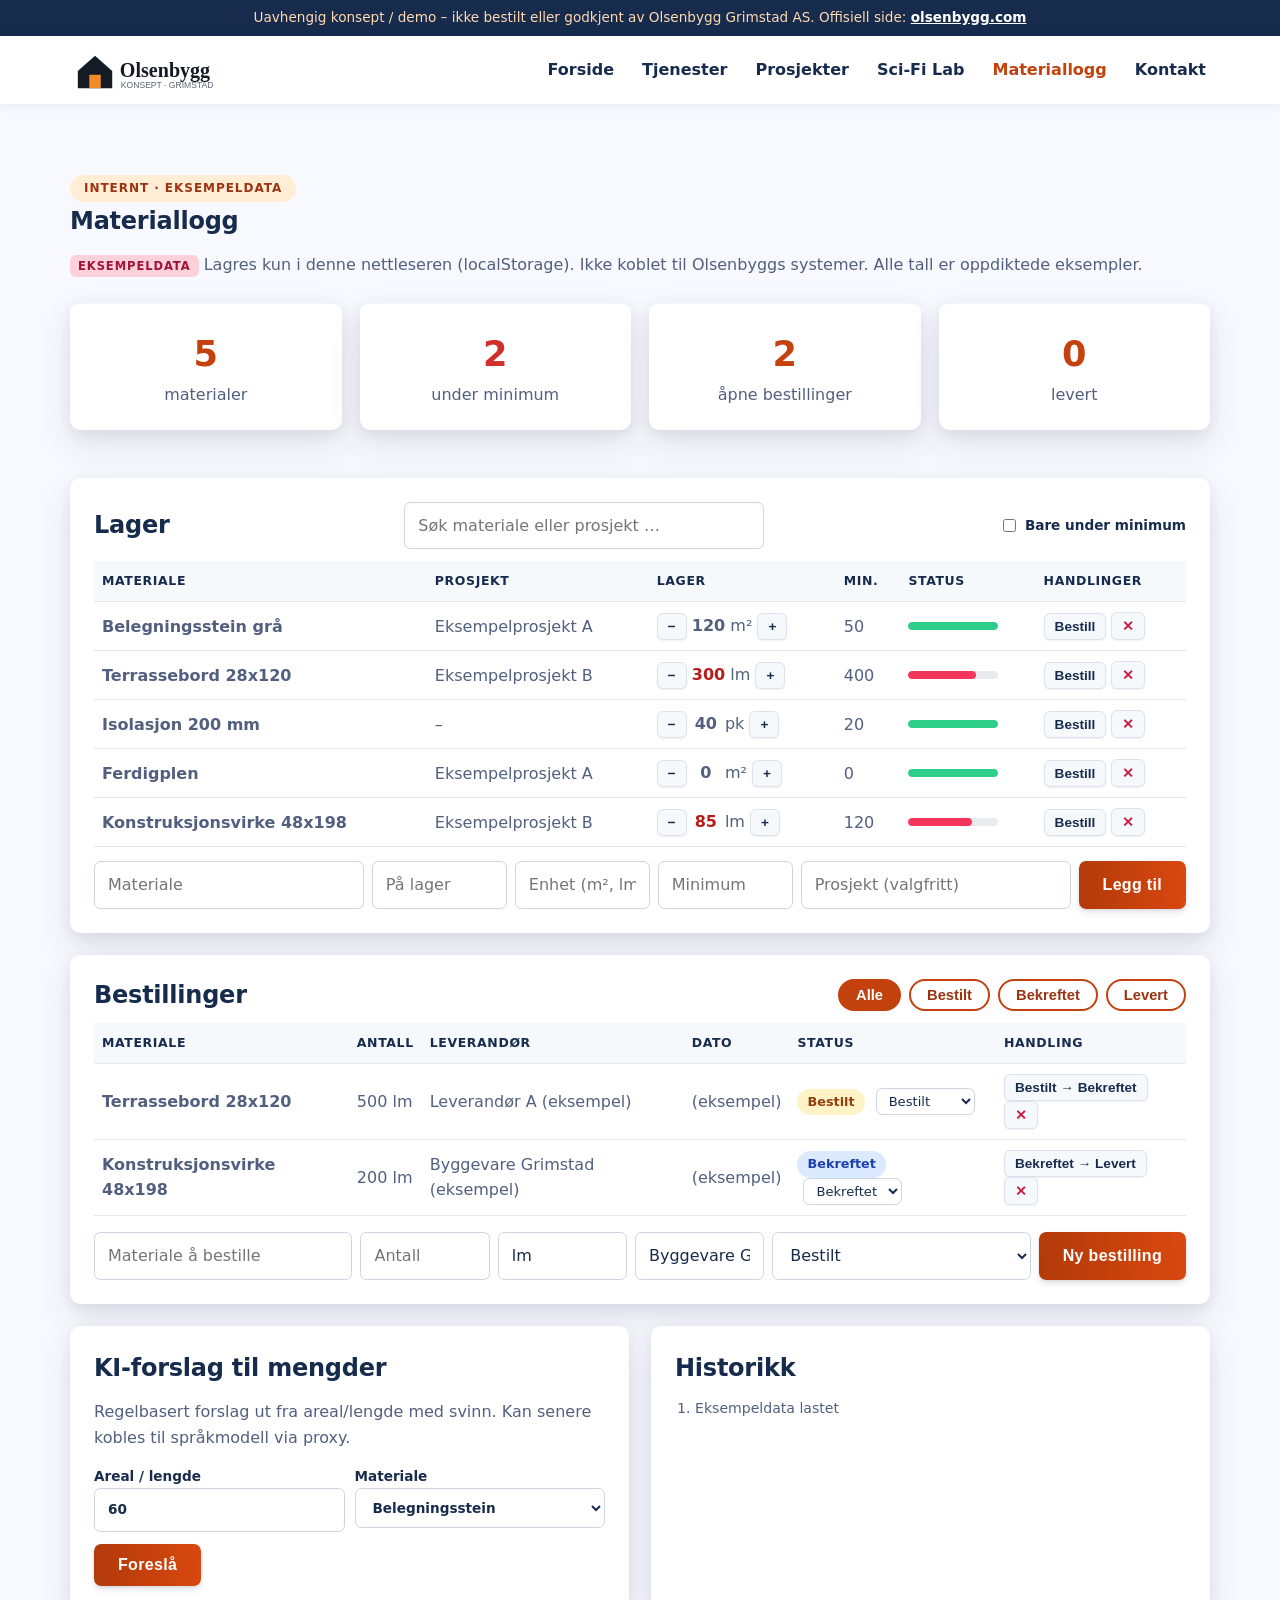
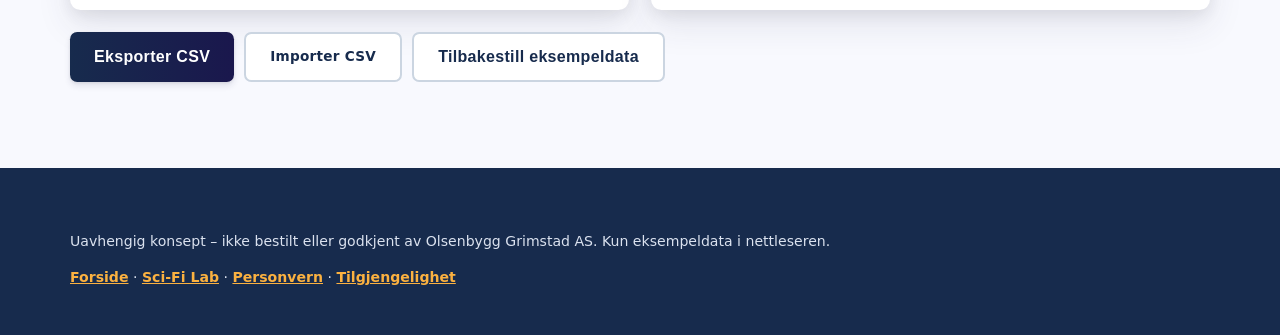
==== commit a94eb6f2: "Runde 6: robust scifi-lab, CSV-import, korrekt JSON-LD, kartlenke uten innebygging, skjemautkast, Pl" ====
--- a/materialer.html
+++ b/materialer.html
@@ -1,4 +1,4 @@
-<!doctype html><html lang="nb"><head><meta charset="utf-8"><meta name="viewport" content="width=device-width,initial-scale=1"><meta name="theme-color" content="#141b24"><link rel="icon" href="favicon.ico"><link rel="stylesheet" href="css/style.css"><link rel="stylesheet" href="css/olsen.css"><title>Materiallogg (internt verktøy, eksempeldata) | Olsenbygg-konsept</title><meta name="description" content="Internt verktøy for materiallogg, lagerstatus, bestillinger, statusflyt og CSV-eksport (eksempeldata i nettleseren) for Olsenbygg-konsept."><meta name="robots" content="noindex"></head>
+<!doctype html><html lang="nb"><head><meta charset="utf-8"><meta name="viewport" content="width=device-width,initial-scale=1"><meta name="theme-color" content="#141b24"><link rel="icon" href="favicon.ico"><link rel="stylesheet" href="css/style.css"><link rel="stylesheet" href="css/olsen.css"><title>Materiallogg (internt verktøy, eksempeldata) | Olsenbygg-konsept</title><meta name="description" content="Internt verktøy for materiallogg, lagerstatus, bestillinger, statusflyt og CSV-eksport (eksempeldata i nettleseren) for Olsenbygg-konsept."></head>
 <body><a class="skip" href="#main">Hopp til innhold</a><div class="concept">Uavhengig konsept / demo – ikke bestilt eller godkjent av Olsenbygg Grimstad AS. Offisiell side: <a href="https://www.olsenbygg.com" rel="noopener">olsenbygg.com</a></div>
 <header class="top"><div class="wrap nav">
 <a href="./" aria-label="Forsiden"><img src="img/logo.svg" alt="Olsenbygg (konseptlogo) – til forsiden" width="180" height="46"></a>
@@ -39,7 +39,7 @@
 <div class="fgrid2"><label>Areal / lengde<input id="fa" type="number" min="1" value="60"></label><label>Materiale<select id="ft"></select></label></div>
 <button class="btn" type="button" id="fbtn" style="margin-top:12px">Foreslå</button><div id="fres" aria-live="polite"></div></div>
 <div class="card pad"><h2>Historikk</h2><ol id="hist" class="hist"></ol></div></div>
-<p style="margin-top:22px;display:flex;flex-wrap:wrap;gap:10px"><button class="btn alt" type="button" id="csv">Eksporter CSV</button> <button class="btn ghost" type="button" id="reset">Tilbakestill eksempeldata</button></p>
+<p style="margin-top:22px;display:flex;flex-wrap:wrap;gap:10px"><button class="btn alt" type="button" id="csv">Eksporter CSV</button> <label class="btn ghost" for="csvinn" style="cursor:pointer">Importer CSV</label><input type="file" id="csvinn" accept=".csv,text/csv" class="sr"> <button class="btn ghost" type="button" id="reset">Tilbakestill eksempeldata</button></p>
 </div></section></main>
 <footer class="band"><div class="wrap fsmall"><p>Uavhengig konsept – ikke bestilt eller godkjent av Olsenbygg Grimstad AS. Kun eksempeldata i nettleseren.</p><p><a href="./">Forside</a> · <a href="scifi-lab.html">Sci-Fi Lab</a> · <a href="personvern.html">Personvern</a> · <a href="tilgjengelighet.html">Tilgjengelighet</a></p></div></footer>
 <script src="js/data.js" defer></script><script src="js/main.js" defer></script><script src="js/materialer.js" defer></script></body></html>
--- a/css/olsen.css
+++ b/css/olsen.css
@@ -707,3 +707,5 @@
     grid-template-columns: 1fr;
   }
 }
+label:has(+#csvinn:focus-visible){outline:3px solid #0b57d0;outline-offset:2px}
+.stats>div{min-width:0}.stats b{overflow-wrap:anywhere}@media(max-width:420px){.stats b{font-size:1.5rem}}
